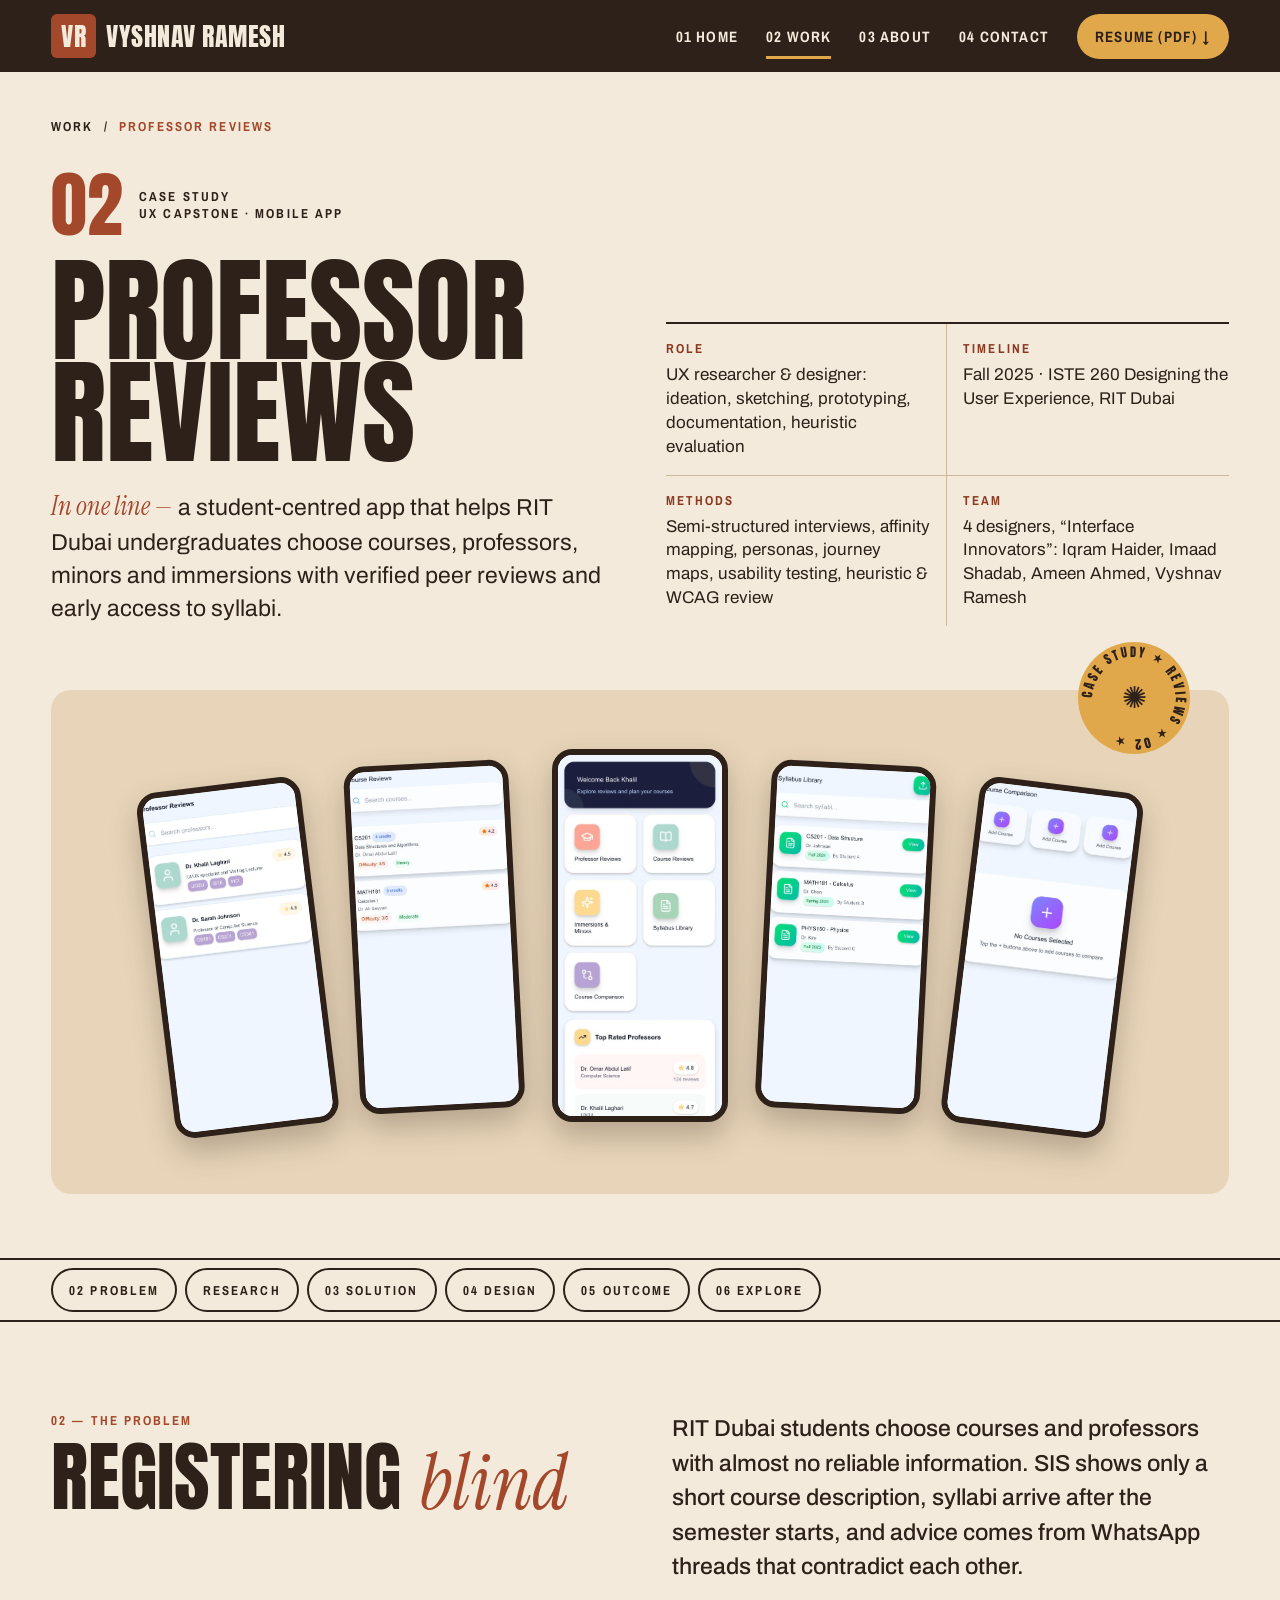
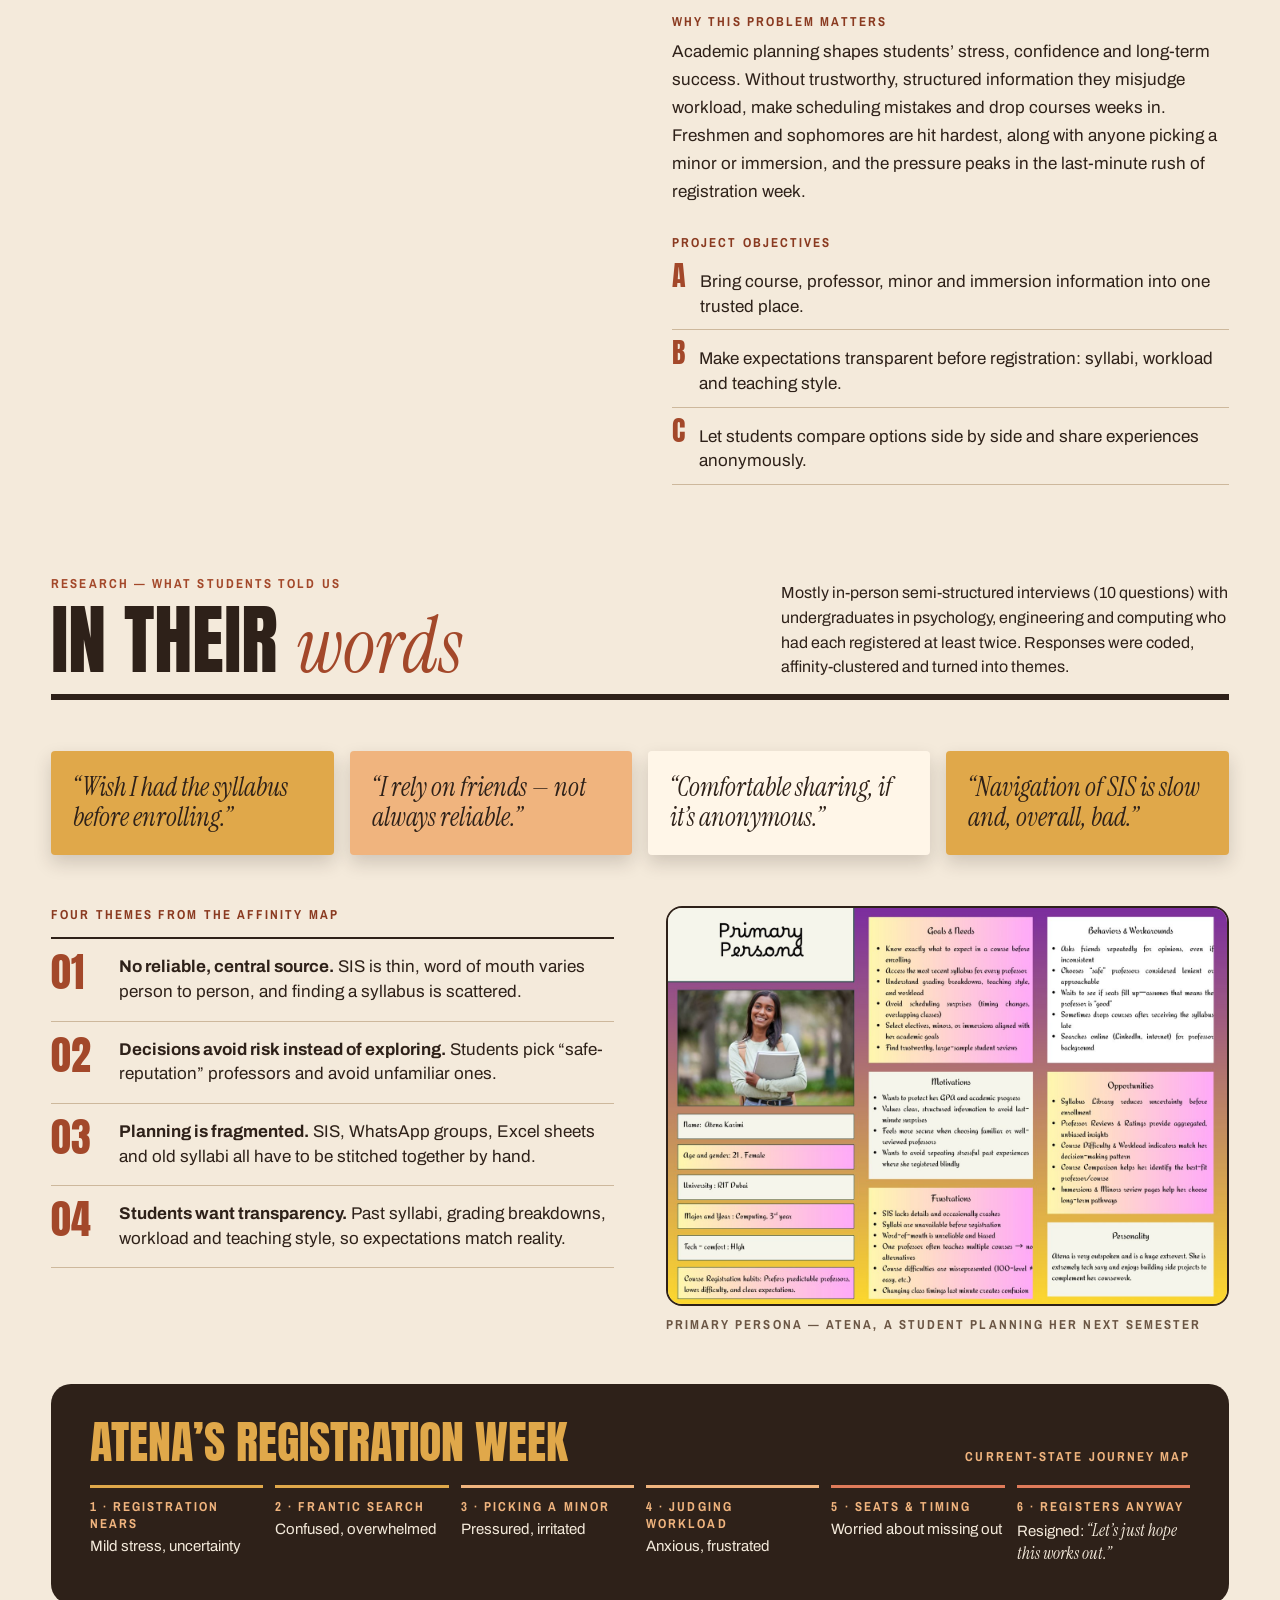
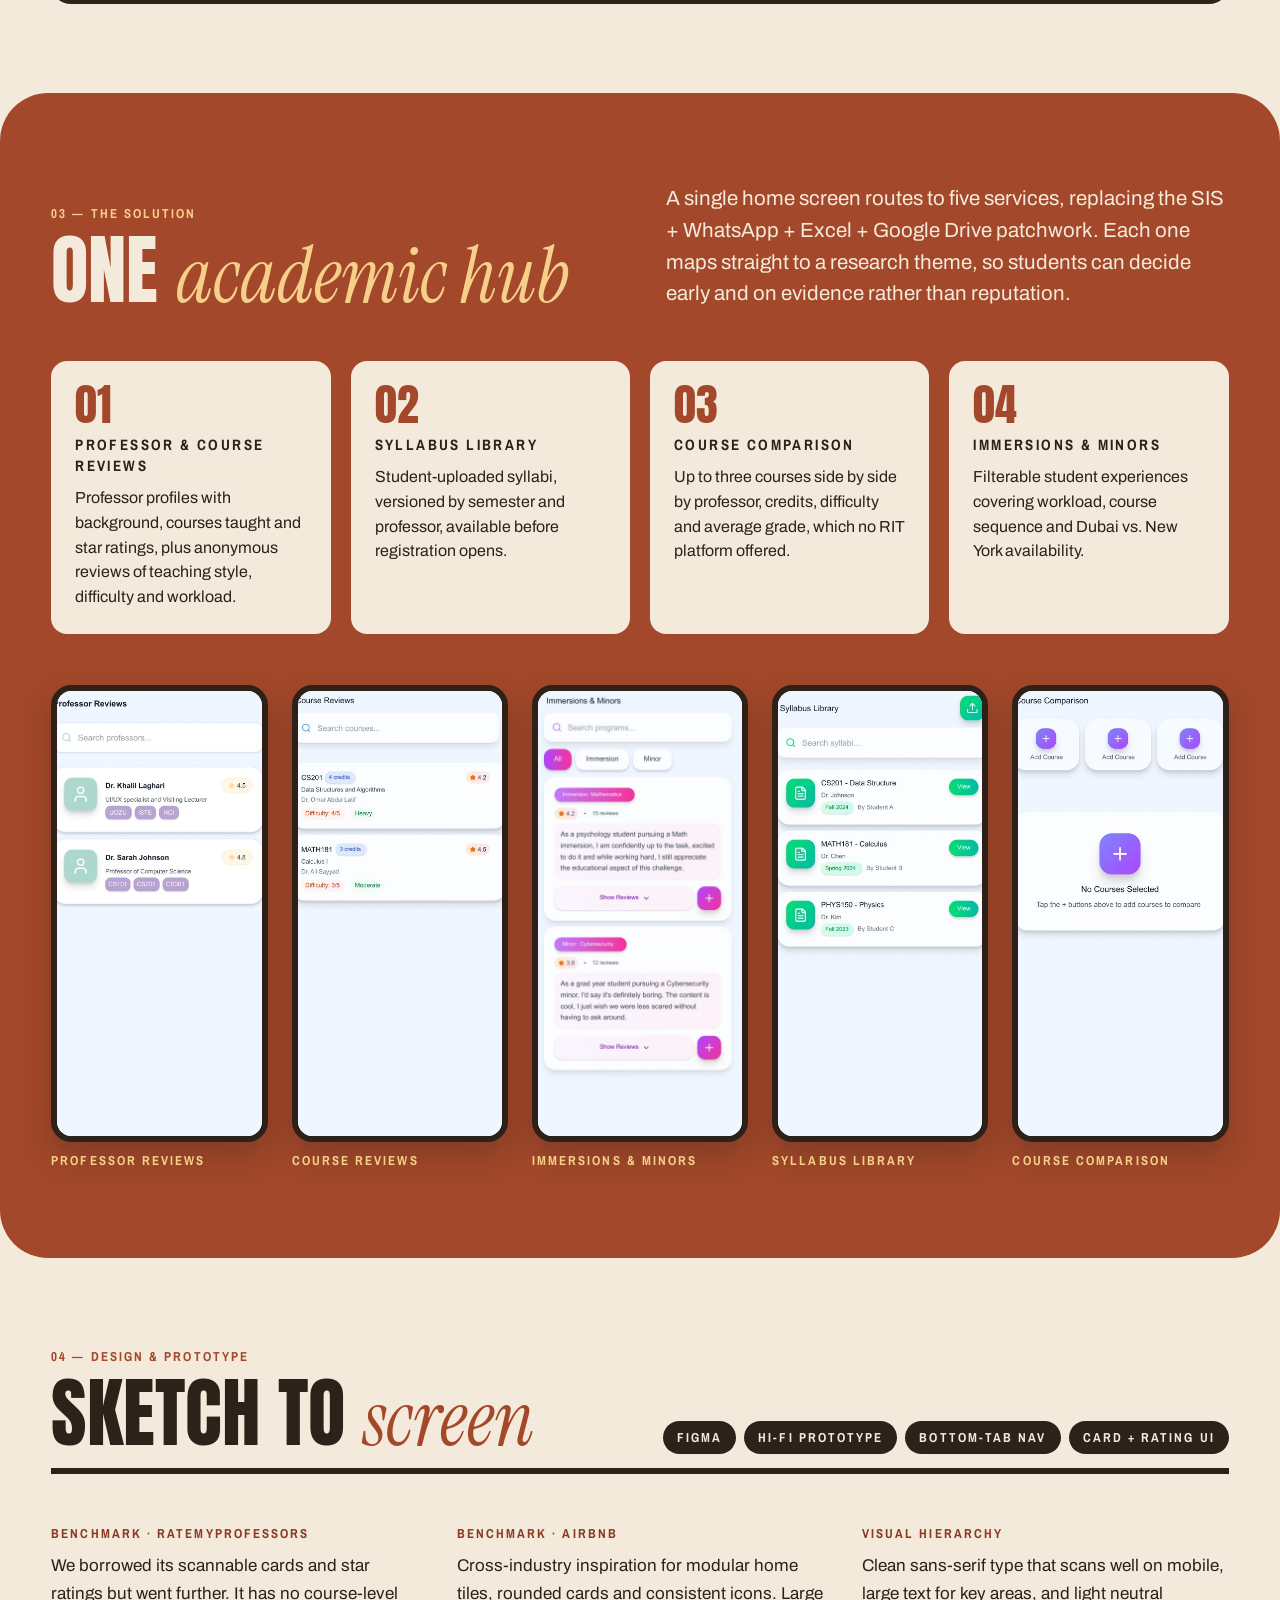
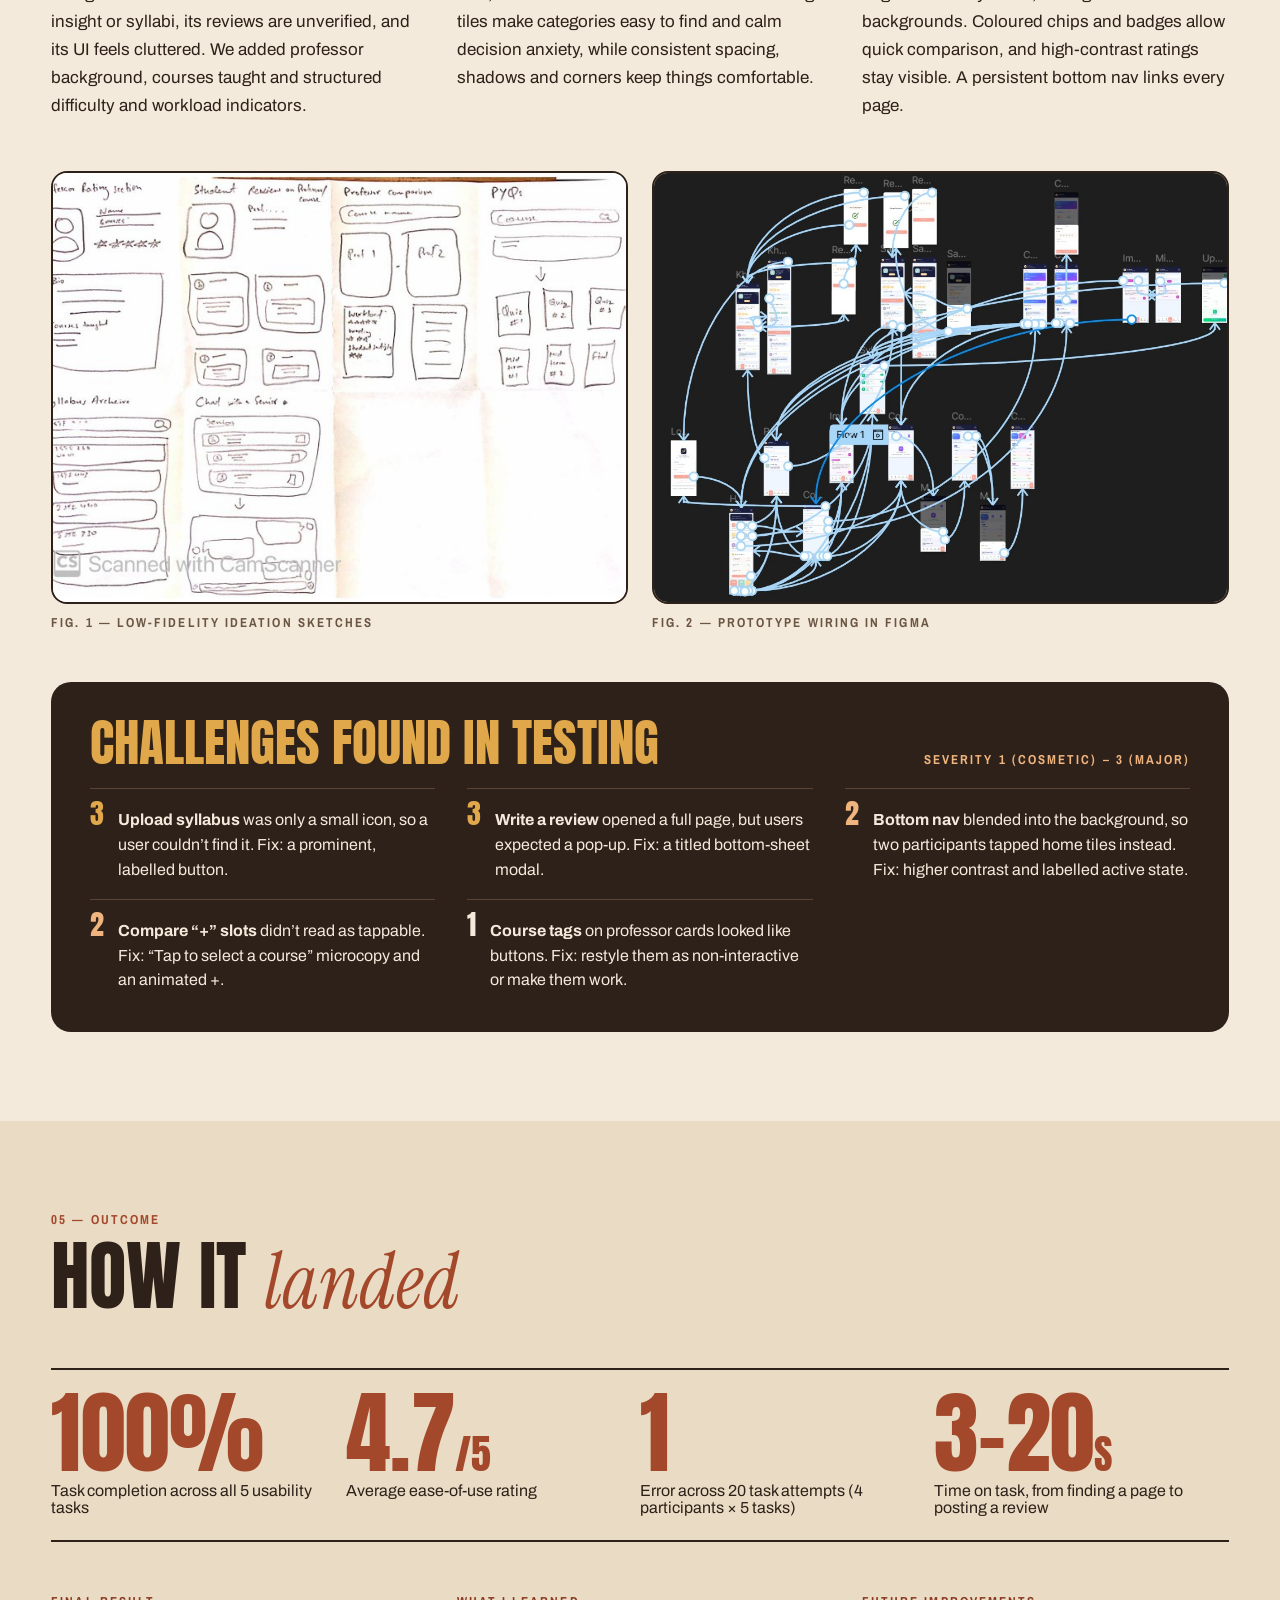
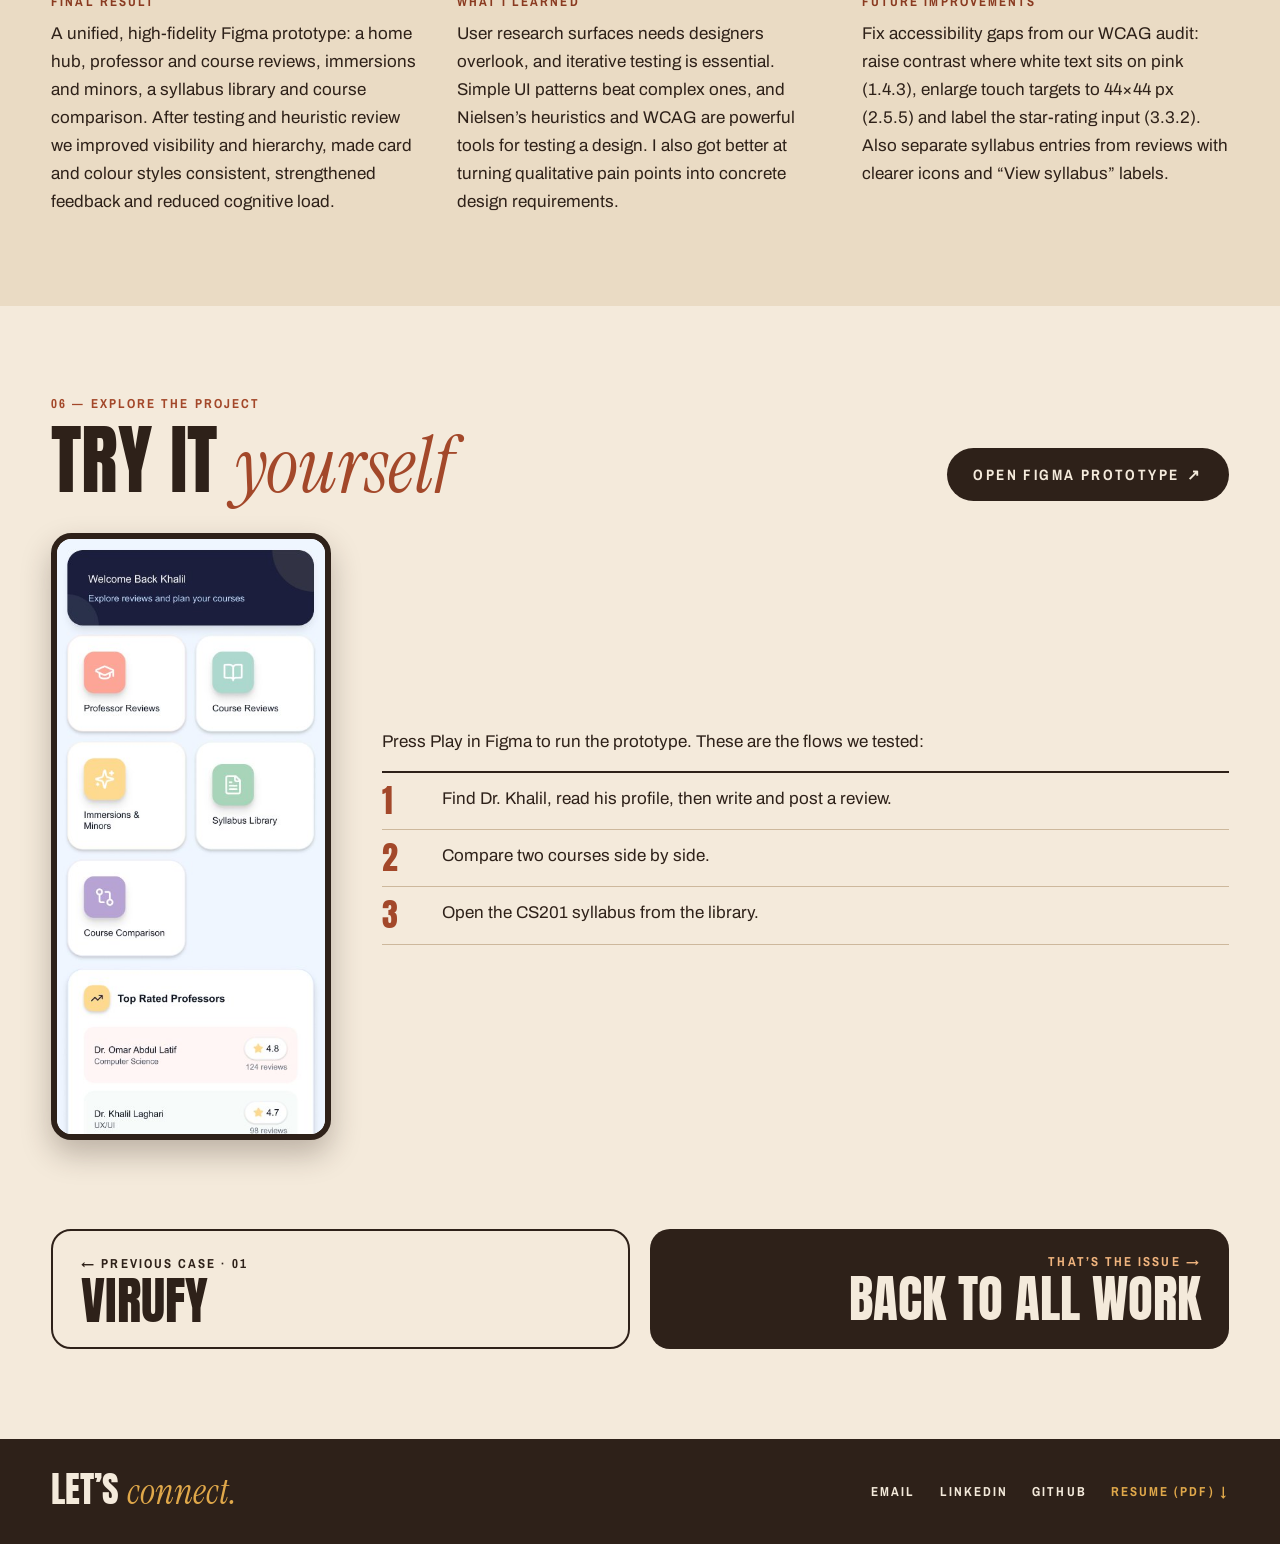
==== v2/professor-reviews.html @ a03341df "Add v2 of portfolio at /v2/ Adds Fall 2025 timeline to Professor Reviews and links the Work/About na" ====
<!doctype html>
<html lang="en">
<head>
<meta charset="utf-8">
<meta name="viewport" content="width=device-width, initial-scale=1">
<title>Professor Reviews — Case Study 02</title>
<meta name="description" content="Case study: Professor Reviews, a student-centred app for choosing courses and professors at RIT Dubai.">
<meta property="og:title" content="Professor Reviews — Case Study 02">
<meta property="og:description" content="Case study: Professor Reviews, a student-centred app for choosing courses and professors at RIT Dubai.">
<meta property="og:image" content="assets/vyshnav.jpg">
<link rel="icon" href="assets/vyshnav.jpg">
<link rel="preconnect" href="https://fonts.googleapis.com">
<link href="https://fonts.googleapis.com/css2?family=Anton&amp;family=Archivo:wght@400;500;600;700&amp;family=Archivo+Narrow:wght@500;600;700&amp;family=Instrument+Serif:ital@1&amp;display=swap" rel="stylesheet">
<style>
body{margin:0;background:#F4EADB}
a{color:#2E2119}a:hover{color:#A3482A}
.lbl{font-family:'Archivo Narrow',sans-serif;font-weight:700;font-size:13px;letter-spacing:.16em;text-transform:uppercase}
.disp{font-family:'Anton',sans-serif;font-weight:400;text-transform:uppercase;line-height:.88}
.ital{font-family:'Instrument Serif',serif;font-style:italic;font-weight:400;text-transform:none;letter-spacing:0}
.btn{transition:transform .25s ease, box-shadow .25s ease}
.btn:hover{transform:translate(-3px,-3px);box-shadow:5px 5px 0 #2E2119}
.ul{background-image:linear-gradient(currentColor,currentColor);background-size:0 2px;background-repeat:no-repeat;background-position:0 85%;transition:background-size .35s ease}
.ul:hover{background-size:100% 2px}
.pill{transition:background .25s, color .25s}
.pill:hover{background:#2E2119;color:#F4EADB}
.tile{transition:transform .5s cubic-bezier(.2,.7,.2,1)}
.tile:hover{transform:translateY(-6px) rotate(-.6deg)}
.arrow{display:inline-block;transition:transform .3s}
.btn:hover .arrow,.nx:hover .arrow{transform:translateX(8px)}
.nx:hover .arrow.back{transform:translateX(-8px)}
.phone{display:block;width:100%;aspect-ratio:9/19;object-fit:cover;object-position:top;border-radius:clamp(10px,1.6vw,22px);border:clamp(3px,.5vw,6px) solid #2E2119;box-sizing:border-box;background:#fff;box-shadow:0 14px 30px rgba(46,33,25,.28)}
@keyframes rise{from{opacity:0;transform:translateY(48px)}to{opacity:1;transform:none}}
.rise{animation:rise 1s cubic-bezier(.2,.7,.2,1) both}
@keyframes spin{to{transform:rotate(360deg)}}
.spin{animation:spin 20s linear infinite}
@keyframes float{0%,100%{translate:0 0}50%{translate:0 -12px}}
.float{animation:float 6s ease-in-out infinite}
@supports (animation-timeline: view()){.reveal{animation:rise linear both;animation-timeline:view();animation-range:entry 0% cover 28%}}
@media (prefers-reduced-motion: reduce){*{animation:none!important;transition:none!important}}
</style>
<style>html{scroll-behavior:smooth}</style>
</head>
<body>
<div style="--accent: #A3482A; background: #F4EADB; color: #2E2119; font-family: 'Archivo', system-ui, sans-serif; min-height: 100vh; overflow-x: clip">

<!-- NAV -->
<header style="background: #2E2119; color: #F4EADB">
<div style="max-width: 1440px; margin: 0 auto; padding: 0 clamp(16px, 4vw, 56px); display: flex; flex-wrap: wrap; align-items: center; justify-content: space-between; gap: 12px 32px; min-height: 72px">
<a href="index.html" style="font-family: 'Anton', sans-serif; font-size: 26px; letter-spacing: 0.02em; text-decoration: none; color: #F4EADB; display: flex; align-items: center; gap: 10px">
<span style="background: var(--accent); color: #F4EADB; padding: 2px 10px; border-radius: 6px">VR</span>
<span>VYSHNAV RAMESH</span>
</a>
<nav aria-label="Main" class="lbl" style="display: flex; flex-wrap: wrap; align-items: center; gap: 4px 28px; font-size: 15px; letter-spacing: 0.08em">
<a href="index.html" class="ul" style="color: #F4EADB; text-decoration: none; padding: 12px 0">01 Home</a>
<a href="index.html#work" aria-current="page" style="color: #F4EADB; text-decoration: none; border-bottom: 3px solid #E0A84A; padding: 12px 0 9px">02 Work</a>
<a href="index.html#about" class="ul" style="color: #F4EADB; text-decoration: none; padding: 12px 0">03 About</a>
<a href="#contact" class="ul" style="color: #F4EADB; text-decoration: none; padding: 12px 0">04 Contact</a>
<a href="assets/CV_Vyshnav_Ramesh.pdf" target="_blank" rel="noopener" class="btn" style="background: #E0A84A; color: #2E2119; text-decoration: none; padding: 12px 18px; min-height: 44px; box-sizing: border-box; display: inline-flex; align-items: center; border-radius: 999px">Resume (PDF) ↓</a>
</nav>
</div>
</header>

<!-- 01 INTRO -->
<section aria-labelledby="case-title" style="max-width: 1440px; margin: 0 auto; padding: 24px clamp(16px, 4vw, 56px) clamp(40px, 5vw, 72px)">
<nav aria-label="Breadcrumb" class="lbl" style="display: flex; gap: 10px; align-items: center; padding: 12px 0 28px">
<a href="index.html" class="ul" style="text-decoration: none; color: #2E2119; padding: 10px 0">Work</a>
<span aria-hidden="true">/</span>
<span style="color: var(--accent)">Professor Reviews</span>
</nav>
<div style="display: grid; grid-template-columns: repeat(auto-fit, minmax(min(100%, 480px), 1fr)); gap: clamp(28px, 4vw, 56px); align-items: end">
<div style="display: flex; flex-direction: column; gap: 24px">
<div class="rise" style="display: flex; align-items: center; gap: 16px">
<span class="disp" style="font-size: 72px; color: var(--accent)">02</span>
<span class="lbl">Case study<br>UX capstone · Mobile app</span>
</div>
<h1 id="case-title" class="disp rise" style="margin: 0; font-size: clamp(4rem, 9vw, 8.5rem); animation-delay: .15s">Professor<br>Reviews</h1>
<p class="rise" style="margin: 0; font-size: clamp(1.15rem, 1.8vw, 1.6rem); line-height: 1.45; max-width: 30em; animation-delay: .3s"><span class="ital" style="font-size: 1.15em; color: var(--accent)">In one line —</span> a student-centred app that helps RIT Dubai undergraduates choose courses, professors, minors and immersions with verified peer reviews and early access to syllabi.</p>
</div>
<dl class="rise" style="margin: 0; display: grid; grid-template-columns: repeat(2, minmax(0, 1fr)); border-top: 2px solid #2E2119; animation-delay: .45s">
<div style="padding: 16px 16px 16px 0; border-bottom: 1px solid #CDB89C; border-right: 1px solid #CDB89C"><dt class="lbl" style="color: #8A3A20">Role</dt><dd style="margin: 6px 0 0; font-size: 17px; line-height: 1.4">UX researcher &amp; designer: ideation, sketching, prototyping, documentation, heuristic evaluation</dd></div>
<div style="padding: 16px 0 16px 16px; border-bottom: 1px solid #CDB89C"><dt class="lbl" style="color: #8A3A20">Timeline</dt><dd style="margin: 6px 0 0; font-size: 17px; line-height: 1.4">Fall 2025 · ISTE 260 Designing the User Experience, RIT Dubai</dd></div>
<div style="padding: 16px 16px 16px 0; border-right: 1px solid #CDB89C"><dt class="lbl" style="color: #8A3A20">Methods</dt><dd style="margin: 6px 0 0; font-size: 17px; line-height: 1.4">Semi-structured interviews, affinity mapping, personas, journey maps, usability testing, heuristic &amp; WCAG review</dd></div>
<div style="padding: 16px 0 16px 16px"><dt class="lbl" style="color: #8A3A20">Team</dt><dd style="margin: 6px 0 0; font-size: 17px; line-height: 1.4">4 designers, “Interface Innovators”: Iqram Haider, Imaad Shadab, Ameen Ahmed, Vyshnav Ramesh</dd></div>
</dl>
</div>
<div class="rise" style="position: relative; margin-top: clamp(40px, 5vw, 64px); animation-delay: .55s">
<div aria-label="Five screens from the high-fidelity prototype" role="img" style="background: #E8D5B9; aspect-ratio: 21 / 9; border-radius: 20px; overflow: hidden; display: flex; justify-content: center; align-items: flex-start; gap: 3%; padding-top: 5%; box-sizing: border-box">
<div class="float" style="width: 14%; transform: rotate(-7deg) translateY(10%)"><img class="phone" src="assets/pr-professor-reviews.jpg" alt=""></div>
<div class="float" style="width: 14%; transform: rotate(-3deg) translateY(4%); animation-delay: -1s"><img class="phone" src="assets/pr-course-reviews.jpg" alt=""></div>
<div class="float" style="width: 15%; animation-delay: -2s"><img class="phone" src="assets/pr-home.jpg" alt=""></div>
<div class="float" style="width: 14%; transform: rotate(3deg) translateY(4%); animation-delay: -3s"><img class="phone" src="assets/pr-syllabus.jpg" alt=""></div>
<div class="float" style="width: 14%; transform: rotate(7deg) translateY(10%); animation-delay: -4s"><img class="phone" src="assets/pr-compare.jpg" alt=""></div>
</div>
<div style="position: absolute; right: clamp(12px, 3vw, 40px); top: -48px; width: 112px; height: 112px; border-radius: 50%; background: #E0A84A; display: flex; align-items: center; justify-content: center">
<svg class="spin" viewBox="0 0 200 200" width="112" height="112" aria-hidden="true" style="position: absolute; inset: 0">
<defs><path id="p-circ" d="M100,100 m-74,0 a74,74 0 1,1 148,0 a74,74 0 1,1 -148,0"></path></defs>
<text font-family="Anton, sans-serif" font-size="22" letter-spacing="4" fill="#2E2119"><textPath href="#p-circ">CASE STUDY ★ REVIEWS ★ 02 ★ </textPath></text>
</svg>
<span aria-hidden="true" style="font-size: 30px; position: relative">✺</span>
</div>
</div>
</section>

<!-- STICKY IN-PAGE NAV -->
<nav aria-label="On this page" style="position: sticky; top: 0; z-index: 5; background: #F4EADB; border-top: 2px solid #2E2119; border-bottom: 2px solid #2E2119">
<div class="lbl" style="max-width: 1440px; margin: 0 auto; padding: 8px clamp(16px, 4vw, 56px); display: flex; flex-wrap: wrap; gap: 8px; align-items: center">
<a href="#problem" class="pill" style="text-decoration: none; color: #2E2119; border: 2px solid #2E2119; border-radius: 999px; padding: 10px 16px; min-height: 44px; box-sizing: border-box; display: inline-flex; align-items: center">02 Problem</a>
<a href="#research" class="pill" style="text-decoration: none; color: #2E2119; border: 2px solid #2E2119; border-radius: 999px; padding: 10px 16px; min-height: 44px; box-sizing: border-box; display: inline-flex; align-items: center">Research</a>
<a href="#solution" class="pill" style="text-decoration: none; color: #2E2119; border: 2px solid #2E2119; border-radius: 999px; padding: 10px 16px; min-height: 44px; box-sizing: border-box; display: inline-flex; align-items: center">03 Solution</a>
<a href="#technology" class="pill" style="text-decoration: none; color: #2E2119; border: 2px solid #2E2119; border-radius: 999px; padding: 10px 16px; min-height: 44px; box-sizing: border-box; display: inline-flex; align-items: center">04 Design</a>
<a href="#outcome" class="pill" style="text-decoration: none; color: #2E2119; border: 2px solid #2E2119; border-radius: 999px; padding: 10px 16px; min-height: 44px; box-sizing: border-box; display: inline-flex; align-items: center">05 Outcome</a>
<a href="#explore" class="pill" style="text-decoration: none; color: #2E2119; border: 2px solid #2E2119; border-radius: 999px; padding: 10px 16px; min-height: 44px; box-sizing: border-box; display: inline-flex; align-items: center">06 Explore</a>
</div>
</nav>

<!-- 02 PROBLEM -->
<section id="problem" aria-labelledby="problem-h" style="max-width: 1440px; margin: 0 auto; padding: clamp(56px, 7vw, 104px) clamp(16px, 4vw, 56px); display: grid; grid-template-columns: repeat(auto-fit, minmax(min(100%, 420px), 1fr)); gap: clamp(32px, 5vw, 72px)">
<div class="reveal">
<p class="lbl" style="margin: 0 0 14px; color: var(--accent)">02 — The problem</p>
<h2 id="problem-h" class="disp" style="margin: 0; font-size: clamp(3rem, 6vw, 5.5rem)">Registering <span class="ital" style="color: var(--accent)">blind</span></h2>
</div>
<div class="reveal" style="display: flex; flex-direction: column; gap: 28px">
<p style="margin: 0; font-size: clamp(1.2rem, 1.8vw, 1.55rem); line-height: 1.5; font-weight: 500">RIT Dubai students choose courses and professors with almost no reliable information. SIS shows only a short course description, syllabi arrive after the semester starts, and advice comes from WhatsApp threads that contradict each other.</p>
<div>
<h3 class="lbl" style="margin: 0 0 8px; color: #8A3A20">Why this problem matters</h3>
<p style="margin: 0; font-size: 17px; line-height: 1.65">Academic planning shapes students’ stress, confidence and long-term success. Without trustworthy, structured information they misjudge workload, make scheduling mistakes and drop courses weeks in. Freshmen and sophomores are hit hardest, along with anyone picking a minor or immersion, and the pressure peaks in the last-minute rush of registration week.</p>
</div>
<div>
<h3 class="lbl" style="margin: 0 0 12px; color: #8A3A20">Project objectives</h3>
<ol style="margin: 0; padding: 0; list-style: none; display: flex; flex-direction: column; gap: 10px">
<li style="display: flex; gap: 14px; align-items: baseline; font-size: 17px; line-height: 1.45; border-bottom: 1px solid #CDB89C; padding-bottom: 10px"><span class="disp" style="font-size: 28px; color: var(--accent)">A</span>Bring course, professor, minor and immersion information into one trusted place.</li>
<li style="display: flex; gap: 14px; align-items: baseline; font-size: 17px; line-height: 1.45; border-bottom: 1px solid #CDB89C; padding-bottom: 10px"><span class="disp" style="font-size: 28px; color: var(--accent)">B</span>Make expectations transparent before registration: syllabi, workload and teaching style.</li>
<li style="display: flex; gap: 14px; align-items: baseline; font-size: 17px; line-height: 1.45; border-bottom: 1px solid #CDB89C; padding-bottom: 10px"><span class="disp" style="font-size: 28px; color: var(--accent)">C</span>Let students compare options side by side and share experiences anonymously.</li>
</ol>
</div>
</div>
</section>

<!-- RESEARCH -->
<section id="research" aria-labelledby="research-h" style="max-width: 1440px; margin: 0 auto; padding: 0 clamp(16px, 4vw, 56px) clamp(56px, 7vw, 104px); display: flex; flex-direction: column; gap: clamp(32px, 4vw, 56px)">
<div class="reveal" style="display: flex; flex-wrap: wrap; align-items: flex-end; justify-content: space-between; gap: 20px; border-bottom: 6px solid #2E2119; padding-bottom: 14px">
<div>
<p class="lbl" style="margin: 0 0 14px; color: var(--accent)">Research — what students told us</p>
<h2 id="research-h" class="disp" style="margin: 0; font-size: clamp(3rem, 6vw, 5.5rem)">In their <span class="ital" style="color: var(--accent)">words</span></h2>
</div>
<p style="margin: 0; max-width: 28em; font-size: 16px; line-height: 1.55">Mostly in-person semi-structured interviews (10 questions) with undergraduates in psychology, engineering and computing who had each registered at least twice. Responses were coded, affinity-clustered and turned into themes.</p>
</div>

<div style="display: grid; grid-template-columns: repeat(auto-fit, minmax(min(100%, 240px), 1fr)); gap: 16px">
<blockquote class="tile reveal" style="margin: 0; background: #E0A84A; border-radius: 4px; padding: 22px; transform: rotate(-1.5deg); box-shadow: 0 8px 18px rgba(46,33,25,.18)"><p class="ital" style="margin: 0; font-size: 26px; line-height: 1.15">“Wish I had the syllabus before enrolling.”</p></blockquote>
<blockquote class="tile reveal" style="margin: 0; background: #F0B47E; border-radius: 4px; padding: 22px; transform: rotate(1deg); box-shadow: 0 8px 18px rgba(46,33,25,.18)"><p class="ital" style="margin: 0; font-size: 26px; line-height: 1.15">“I rely on friends — not always reliable.”</p></blockquote>
<blockquote class="tile reveal" style="margin: 0; background: #FFF6E8; border-radius: 4px; padding: 22px; transform: rotate(-.5deg); box-shadow: 0 8px 18px rgba(46,33,25,.18)"><p class="ital" style="margin: 0; font-size: 26px; line-height: 1.15">“Comfortable sharing, if it’s anonymous.”</p></blockquote>
<blockquote class="tile reveal" style="margin: 0; background: #E0A84A; border-radius: 4px; padding: 22px; transform: rotate(1.5deg); box-shadow: 0 8px 18px rgba(46,33,25,.18)"><p class="ital" style="margin: 0; font-size: 26px; line-height: 1.15">“Navigation of SIS is slow and, overall, bad.”</p></blockquote>
</div>

<div style="display: grid; grid-template-columns: repeat(auto-fit, minmax(min(100%, 420px), 1fr)); gap: clamp(24px, 4vw, 56px); align-items: start">
<div class="reveal">
<h3 class="lbl" style="margin: 0 0 14px; color: #8A3A20">Four themes from the affinity map</h3>
<ol style="margin: 0; padding: 0; list-style: none; border-top: 2px solid #2E2119">
<li style="display: grid; grid-template-columns: 56px minmax(0, 1fr); gap: 12px; padding: 16px 0; border-bottom: 1px solid #CDB89C"><span class="disp" style="font-size: 40px; color: var(--accent)">01</span><span style="font-size: 17px; line-height: 1.45"><strong>No reliable, central source.</strong> SIS is thin, word of mouth varies person to person, and finding a syllabus is scattered.</span></li>
<li style="display: grid; grid-template-columns: 56px minmax(0, 1fr); gap: 12px; padding: 16px 0; border-bottom: 1px solid #CDB89C"><span class="disp" style="font-size: 40px; color: var(--accent)">02</span><span style="font-size: 17px; line-height: 1.45"><strong>Decisions avoid risk instead of exploring.</strong> Students pick “safe-reputation” professors and avoid unfamiliar ones.</span></li>
<li style="display: grid; grid-template-columns: 56px minmax(0, 1fr); gap: 12px; padding: 16px 0; border-bottom: 1px solid #CDB89C"><span class="disp" style="font-size: 40px; color: var(--accent)">03</span><span style="font-size: 17px; line-height: 1.45"><strong>Planning is fragmented.</strong> SIS, WhatsApp groups, Excel sheets and old syllabi all have to be stitched together by hand.</span></li>
<li style="display: grid; grid-template-columns: 56px minmax(0, 1fr); gap: 12px; padding: 16px 0; border-bottom: 1px solid #CDB89C"><span class="disp" style="font-size: 40px; color: var(--accent)">04</span><span style="font-size: 17px; line-height: 1.45"><strong>Students want transparency.</strong> Past syllabi, grading breakdowns, workload and teaching style, so expectations match reality.</span></li>
</ol>
</div>
<figure class="reveal" style="margin: 0; display: flex; flex-direction: column; gap: 10px">
<img src="assets/pr-persona.jpg" alt="Primary persona board for Atena: goals and needs, motivations, frustrations and opportunities." style="display: block; width: 100%; border-radius: 16px; border: 2px solid #2E2119; box-sizing: border-box">
<figcaption class="lbl" style="color: #6B5644">Primary persona — Atena, a student planning her next semester</figcaption>
</figure>
</div>

<div class="reveal" style="background: #2E2119; color: #F4EADB; border-radius: 20px; padding: clamp(24px, 3vw, 40px); display: flex; flex-direction: column; gap: 20px">
<div style="display: flex; flex-wrap: wrap; justify-content: space-between; align-items: baseline; gap: 12px">
<h3 class="disp" style="margin: 0; font-size: clamp(2rem, 3.6vw, 3rem); color: #E0A84A">Atena’s registration week</h3>
<span class="lbl" style="color: #F0B47E">Current-state journey map</span>
</div>
<ol style="margin: 0; padding: 0; list-style: none; display: grid; grid-template-columns: repeat(auto-fit, minmax(min(100%, 150px), 1fr)); gap: 12px">
<li style="border-top: 3px solid #E0A84A; padding-top: 10px; display: flex; flex-direction: column; gap: 4px"><span class="lbl" style="color: #F0B47E">1 · Registration nears</span><span style="font-size: 15px; line-height: 1.4">Mild stress, uncertainty</span></li>
<li style="border-top: 3px solid #E0A84A; padding-top: 10px; display: flex; flex-direction: column; gap: 4px"><span class="lbl" style="color: #F0B47E">2 · Frantic search</span><span style="font-size: 15px; line-height: 1.4">Confused, overwhelmed</span></li>
<li style="border-top: 3px solid #F0B47E; padding-top: 10px; display: flex; flex-direction: column; gap: 4px"><span class="lbl" style="color: #F0B47E">3 · Picking a minor</span><span style="font-size: 15px; line-height: 1.4">Pressured, irritated</span></li>
<li style="border-top: 3px solid #F0B47E; padding-top: 10px; display: flex; flex-direction: column; gap: 4px"><span class="lbl" style="color: #F0B47E">4 · Judging workload</span><span style="font-size: 15px; line-height: 1.4">Anxious, frustrated</span></li>
<li style="border-top: 3px solid #E07B5A; padding-top: 10px; display: flex; flex-direction: column; gap: 4px"><span class="lbl" style="color: #F0B47E">5 · Seats &amp; timing</span><span style="font-size: 15px; line-height: 1.4">Worried about missing out</span></li>
<li style="border-top: 3px solid #E07B5A; padding-top: 10px; display: flex; flex-direction: column; gap: 4px"><span class="lbl" style="color: #F0B47E">6 · Registers anyway</span><span style="font-size: 15px; line-height: 1.4">Resigned: <span class="ital" style="font-size: 1.1em">“Let’s just hope this works out.”</span></span></li>
</ol>
</div>
</section>

<!-- 03 SOLUTION -->
<section id="solution" aria-labelledby="solution-h" style="background: var(--accent); color: #F4EADB; border-radius: clamp(24px, 4vw, 48px)">
<div style="max-width: 1440px; margin: 0 auto; padding: clamp(56px, 7vw, 104px) clamp(16px, 4vw, 56px); display: flex; flex-direction: column; gap: clamp(32px, 4vw, 56px)">
<div class="reveal" style="display: grid; grid-template-columns: repeat(auto-fit, minmax(min(100%, 420px), 1fr)); gap: clamp(24px, 4vw, 64px); align-items: end">
<div>
<p class="lbl" style="margin: 0 0 14px; color: #F6CF8A">03 — The solution</p>
<h2 id="solution-h" class="disp" style="margin: 0; font-size: clamp(3rem, 6vw, 5.5rem)">One <span class="ital" style="color: #F6CF8A">academic hub</span></h2>
</div>
<p style="margin: 0; font-size: clamp(1.1rem, 1.6vw, 1.35rem); line-height: 1.55">A single home screen routes to five services, replacing the SIS + WhatsApp + Excel + Google Drive patchwork. Each one maps straight to a research theme, so students can decide early and on evidence rather than reputation.</p>
</div>
<div style="display: grid; grid-template-columns: repeat(auto-fit, minmax(min(100%, 250px), 1fr)); gap: 20px">
<div class="tile reveal" style="background: #F4EADB; color: #2E2119; border-radius: 16px; padding: 24px; display: flex; flex-direction: column; gap: 10px"><span class="disp" style="font-size: 44px; color: var(--accent)">01</span><h3 class="lbl" style="margin: 0; font-size: 15px">Professor &amp; course reviews</h3><p style="margin: 0; font-size: 16px; line-height: 1.55">Professor profiles with background, courses taught and star ratings, plus anonymous reviews of teaching style, difficulty and workload.</p></div>
<div class="tile reveal" style="background: #F4EADB; color: #2E2119; border-radius: 16px; padding: 24px; display: flex; flex-direction: column; gap: 10px"><span class="disp" style="font-size: 44px; color: var(--accent)">02</span><h3 class="lbl" style="margin: 0; font-size: 15px">Syllabus library</h3><p style="margin: 0; font-size: 16px; line-height: 1.55">Student-uploaded syllabi, versioned by semester and professor, available before registration opens.</p></div>
<div class="tile reveal" style="background: #F4EADB; color: #2E2119; border-radius: 16px; padding: 24px; display: flex; flex-direction: column; gap: 10px"><span class="disp" style="font-size: 44px; color: var(--accent)">03</span><h3 class="lbl" style="margin: 0; font-size: 15px">Course comparison</h3><p style="margin: 0; font-size: 16px; line-height: 1.55">Up to three courses side by side by professor, credits, difficulty and average grade, which no RIT platform offered.</p></div>
<div class="tile reveal" style="background: #F4EADB; color: #2E2119; border-radius: 16px; padding: 24px; display: flex; flex-direction: column; gap: 10px"><span class="disp" style="font-size: 44px; color: var(--accent)">04</span><h3 class="lbl" style="margin: 0; font-size: 15px">Immersions &amp; minors</h3><p style="margin: 0; font-size: 16px; line-height: 1.55">Filterable student experiences covering workload, course sequence and Dubai vs. New York availability.</p></div>
</div>
<div style="display: grid; grid-template-columns: repeat(auto-fit, minmax(min(100%, 170px), 1fr)); gap: clamp(14px, 2vw, 24px)">
<figure class="tile reveal" style="margin: 0; display: flex; flex-direction: column; gap: 10px"><img class="phone" src="assets/pr-professor-reviews.jpg" alt="Professor Reviews screen: searchable list of professors with ratings and course tags."><figcaption class="lbl" style="color: #F6CF8A">Professor reviews</figcaption></figure>
<figure class="tile reveal" style="margin: 0; display: flex; flex-direction: column; gap: 10px"><img class="phone" src="assets/pr-course-reviews.jpg" alt="Course Reviews screen: courses with credits, rating and difficulty badges."><figcaption class="lbl" style="color: #F6CF8A">Course reviews</figcaption></figure>
<figure class="tile reveal" style="margin: 0; display: flex; flex-direction: column; gap: 10px"><img class="phone" src="assets/pr-immersions.jpg" alt="Immersions and Minors screen: filter chips and student experience cards."><figcaption class="lbl" style="color: #F6CF8A">Immersions &amp; minors</figcaption></figure>
<figure class="tile reveal" style="margin: 0; display: flex; flex-direction: column; gap: 10px"><img class="phone" src="assets/pr-syllabus.jpg" alt="Syllabus Library screen: syllabi listed by course, professor and semester with View buttons."><figcaption class="lbl" style="color: #F6CF8A">Syllabus library</figcaption></figure>
<figure class="tile reveal" style="margin: 0; display: flex; flex-direction: column; gap: 10px"><img class="phone" src="assets/pr-compare.jpg" alt="Course Comparison screen: three Add Course slots."><figcaption class="lbl" style="color: #F6CF8A">Course comparison</figcaption></figure>
</div>
</div>
</section>

<!-- 04 DESIGN -->
<section id="technology" aria-labelledby="tech-h" style="max-width: 1440px; margin: 0 auto; padding: clamp(56px, 7vw, 104px) clamp(16px, 4vw, 56px); display: flex; flex-direction: column; gap: clamp(32px, 4vw, 56px)">
<div class="reveal" style="display: flex; flex-wrap: wrap; align-items: flex-end; justify-content: space-between; gap: 20px; border-bottom: 6px solid #2E2119; padding-bottom: 14px">
<div>
<p class="lbl" style="margin: 0 0 14px; color: var(--accent)">04 — Design &amp; prototype</p>
<h2 id="tech-h" class="disp" style="margin: 0; font-size: clamp(3rem, 6vw, 5.5rem)">Sketch to <span class="ital" style="color: var(--accent)">screen</span></h2>
</div>
<ul class="lbl" style="margin: 0; padding: 0; list-style: none; display: flex; flex-wrap: wrap; gap: 8px">
<li style="background: #2E2119; color: #F4EADB; border-radius: 999px; padding: 8px 14px">Figma</li>
<li style="background: #2E2119; color: #F4EADB; border-radius: 999px; padding: 8px 14px">Hi-fi prototype</li>
<li style="background: #2E2119; color: #F4EADB; border-radius: 999px; padding: 8px 14px">Bottom-tab nav</li>
<li style="background: #2E2119; color: #F4EADB; border-radius: 999px; padding: 8px 14px">Card + rating UI</li>
</ul>
</div>

<div style="display: grid; grid-template-columns: repeat(auto-fit, minmax(min(100%, 320px), 1fr)); gap: clamp(24px, 3vw, 48px)">
<div class="reveal"><h3 class="lbl" style="margin: 0 0 10px; color: #8A3A20">Benchmark · RateMyProfessors</h3><p style="margin: 0; font-size: 17px; line-height: 1.65">We borrowed its scannable cards and star ratings but went further. It has no course-level insight or syllabi, its reviews are unverified, and its UI feels cluttered. We added professor background, courses taught and structured difficulty and workload indicators.</p></div>
<div class="reveal"><h3 class="lbl" style="margin: 0 0 10px; color: #8A3A20">Benchmark · Airbnb</h3><p style="margin: 0; font-size: 17px; line-height: 1.65">Cross-industry inspiration for modular home tiles, rounded cards and consistent icons. Large tiles make categories easy to find and calm decision anxiety, while consistent spacing, shadows and corners keep things comfortable.</p></div>
<div class="reveal"><h3 class="lbl" style="margin: 0 0 10px; color: #8A3A20">Visual hierarchy</h3><p style="margin: 0; font-size: 17px; line-height: 1.65">Clean sans-serif type that scans well on mobile, large text for key areas, and light neutral backgrounds. Coloured chips and badges allow quick comparison, and high-contrast ratings stay visible. A persistent bottom nav links every page.</p></div>
</div>

<div style="display: grid; grid-template-columns: repeat(auto-fit, minmax(min(100%, 420px), 1fr)); gap: 24px">
<figure class="reveal" style="margin: 0; display: flex; flex-direction: column; gap: 10px">
<img src="assets/pr-sketches.jpg" alt="Hand-drawn low-fidelity ideation sketches of the app screens." style="display: block; width: 100%; aspect-ratio: 4 / 3; object-fit: cover; border-radius: 16px; border: 2px solid #2E2119; box-sizing: border-box; background: #fff">
<figcaption class="lbl" style="color: #6B5644">Fig. 1 — Low-fidelity ideation sketches</figcaption>
</figure>
<figure class="reveal" style="margin: 0; display: flex; flex-direction: column; gap: 10px">
<img src="assets/pr-prototype-flow.jpg" alt="Figma prototype canvas showing all screens and the connections between them." style="display: block; width: 100%; aspect-ratio: 4 / 3; object-fit: cover; border-radius: 16px; border: 2px solid #2E2119; box-sizing: border-box; background: #1E1E1E">
<figcaption class="lbl" style="color: #6B5644">Fig. 2 — Prototype wiring in Figma</figcaption>
</figure>
</div>

<div class="reveal" style="background: #2E2119; color: #F4EADB; border-radius: 20px; padding: clamp(24px, 3vw, 40px); display: flex; flex-direction: column; gap: 20px">
<div style="display: flex; flex-wrap: wrap; justify-content: space-between; align-items: baseline; gap: 12px">
<h3 class="disp" style="margin: 0; font-size: clamp(2.2rem, 4vw, 3.4rem); color: #E0A84A">Challenges found in testing</h3>
<span class="lbl" style="color: #F0B47E">Severity 1 (cosmetic) – 3 (major)</span>
</div>
<ul style="margin: 0; padding: 0; list-style: none; display: grid; grid-template-columns: repeat(auto-fit, minmax(min(100%, 300px), 1fr)); gap: 16px 32px">
<li style="display: flex; gap: 14px; align-items: baseline; border-top: 1px solid #5A4537; padding-top: 12px; font-size: 16px; line-height: 1.55"><span class="disp" style="font-size: 28px; color: #E0A84A">3</span><span><strong>Upload syllabus</strong> was only a small icon, so a user couldn’t find it. Fix: a prominent, labelled button.</span></li>
<li style="display: flex; gap: 14px; align-items: baseline; border-top: 1px solid #5A4537; padding-top: 12px; font-size: 16px; line-height: 1.55"><span class="disp" style="font-size: 28px; color: #E0A84A">3</span><span><strong>Write a review</strong> opened a full page, but users expected a pop-up. Fix: a titled bottom-sheet modal.</span></li>
<li style="display: flex; gap: 14px; align-items: baseline; border-top: 1px solid #5A4537; padding-top: 12px; font-size: 16px; line-height: 1.55"><span class="disp" style="font-size: 28px; color: #F0B47E">2</span><span><strong>Bottom nav</strong> blended into the background, so two participants tapped home tiles instead. Fix: higher contrast and labelled active state.</span></li>
<li style="display: flex; gap: 14px; align-items: baseline; border-top: 1px solid #5A4537; padding-top: 12px; font-size: 16px; line-height: 1.55"><span class="disp" style="font-size: 28px; color: #F0B47E">2</span><span><strong>Compare “+” slots</strong> didn’t read as tappable. Fix: “Tap to select a course” microcopy and an animated +.</span></li>
<li style="display: flex; gap: 14px; align-items: baseline; border-top: 1px solid #5A4537; padding-top: 12px; font-size: 16px; line-height: 1.55"><span class="disp" style="font-size: 28px; color: #F4EADB">1</span><span><strong>Course tags</strong> on professor cards looked like buttons. Fix: restyle them as non-interactive or make them work.</span></li>
</ul>
</div>
</section>

<!-- 05 OUTCOME -->
<section id="outcome" aria-labelledby="outcome-h" style="background: #EADBC4">
<div style="max-width: 1440px; margin: 0 auto; padding: clamp(56px, 7vw, 104px) clamp(16px, 4vw, 56px); display: flex; flex-direction: column; gap: clamp(32px, 4vw, 56px)">
<div class="reveal">
<p class="lbl" style="margin: 0 0 14px; color: var(--accent)">05 — Outcome</p>
<h2 id="outcome-h" class="disp" style="margin: 0; font-size: clamp(3rem, 6vw, 5.5rem)">How it <span class="ital" style="color: var(--accent)">landed</span></h2>
</div>
<div style="display: grid; grid-template-columns: repeat(auto-fit, minmax(min(100%, 220px), 1fr)); gap: 0; border-top: 2px solid #2E2119">
<div class="reveal" style="padding: 24px 24px 24px 0; border-bottom: 2px solid #2E2119"><span class="disp" style="font-size: clamp(3.5rem, 7vw, 6rem); color: var(--accent)">100%</span><p style="margin: 8px 0 0; font-size: 16px">Task completion across all 5 usability tasks</p></div>
<div class="reveal" style="padding: 24px 24px 24px 0; border-bottom: 2px solid #2E2119"><span class="disp" style="font-size: clamp(3.5rem, 7vw, 6rem); color: var(--accent)">4.7<span style="font-size: .45em">/5</span></span><p style="margin: 8px 0 0; font-size: 16px">Average ease-of-use rating</p></div>
<div class="reveal" style="padding: 24px 24px 24px 0; border-bottom: 2px solid #2E2119"><span class="disp" style="font-size: clamp(3.5rem, 7vw, 6rem); color: var(--accent)">1</span><p style="margin: 8px 0 0; font-size: 16px">Error across 20 task attempts (4 participants × 5 tasks)</p></div>
<div class="reveal" style="padding: 24px 24px 24px 0; border-bottom: 2px solid #2E2119"><span class="disp" style="font-size: clamp(3.5rem, 7vw, 6rem); color: var(--accent)">3–20<span style="font-size: .45em">s</span></span><p style="margin: 8px 0 0; font-size: 16px">Time on task, from finding a page to posting a review</p></div>
</div>
<div style="display: grid; grid-template-columns: repeat(auto-fit, minmax(min(100%, 320px), 1fr)); gap: clamp(24px, 3vw, 48px)">
<div class="reveal"><h3 class="lbl" style="margin: 0 0 10px; color: #8A3A20">Final result</h3><p style="margin: 0; font-size: 17px; line-height: 1.65">A unified, high-fidelity Figma prototype: a home hub, professor and course reviews, immersions and minors, a syllabus library and course comparison. After testing and heuristic review we improved visibility and hierarchy, made card and colour styles consistent, strengthened feedback and reduced cognitive load.</p></div>
<div class="reveal"><h3 class="lbl" style="margin: 0 0 10px; color: #8A3A20">What I learned</h3><p style="margin: 0; font-size: 17px; line-height: 1.65">User research surfaces needs designers overlook, and iterative testing is essential. Simple UI patterns beat complex ones, and Nielsen’s heuristics and WCAG are powerful tools for testing a design. I also got better at turning qualitative pain points into concrete design requirements.</p></div>
<div class="reveal"><h3 class="lbl" style="margin: 0 0 10px; color: #8A3A20">Future improvements</h3><p style="margin: 0; font-size: 17px; line-height: 1.65">Fix accessibility gaps from our WCAG audit: raise contrast where white text sits on pink (1.4.3), enlarge touch targets to 44×44 px (2.5.5) and label the star-rating input (3.3.2). Also separate syllabus entries from reviews with clearer icons and “View syllabus” labels.</p></div>
</div>
</div>
</section>

<!-- 06 EXPLORE -->


<!-- PREV / NEXT -->
<section id="explore" aria-labelledby="explore-h" style="max-width: 1440px; margin: 0 auto; padding: clamp(56px, 7vw, 104px) clamp(16px, 4vw, 56px); display: flex; flex-direction: column; gap: 32px">
<div class="reveal" style="display: flex; flex-wrap: wrap; align-items: flex-end; justify-content: space-between; gap: 20px">
<div>
<p class="lbl" style="margin: 0 0 14px; color: var(--accent)">06 — Explore the project</p>
<h2 id="explore-h" class="disp" style="margin: 0; font-size: clamp(3rem, 6vw, 5.5rem)">Try it <span class="ital" style="color: var(--accent)">yourself</span></h2>
</div>
<a href="https://www.figma.com/design/pbgQNNUA4xSpjly1WGovsp/ISTE260_FINAL_PROTOTYPE?m=auto&amp;t=7S8sI244bThS6MG3-6" class="btn lbl" style="background: #2E2119; color: #F4EADB; text-decoration: none; font-size: 15px; padding: 16px 26px; min-height: 52px; box-sizing: border-box; display: inline-flex; align-items: center; gap: 8px; border-radius: 999px">Open Figma prototype <span class="arrow">↗</span></a>
</div>
<div style="display: flex; flex-wrap: wrap; gap: clamp(24px, 4vw, 56px); align-items: center; justify-content: center">
<div class="reveal" style="flex: 0 1 280px; max-width: 280px"><img class="phone float" src="assets/pr-home.jpg" alt="Home screen: welcome banner, five service tiles, top-rated professors and community stats." style="aspect-ratio: 9 / 19.5"></div>
<div class="reveal" style="display: flex; flex-direction: column; gap: 16px; flex: 999 1 420px; min-width: 0">
<p style="margin: 0; font-size: 17px; line-height: 1.6">Press Play in Figma to run the prototype. These are the flows we tested:</p>
<ol style="margin: 0; padding: 0; list-style: none; border-top: 2px solid #2E2119">
<li style="display: grid; grid-template-columns: 48px minmax(0, 1fr); gap: 12px; padding: 14px 0; border-bottom: 1px solid #CDB89C; font-size: 17px; line-height: 1.45"><span class="disp" style="font-size: 32px; color: var(--accent)">1</span>Find Dr. Khalil, read his profile, then write and post a review.</li>
<li style="display: grid; grid-template-columns: 48px minmax(0, 1fr); gap: 12px; padding: 14px 0; border-bottom: 1px solid #CDB89C; font-size: 17px; line-height: 1.45"><span class="disp" style="font-size: 32px; color: var(--accent)">2</span>Compare two courses side by side.</li>
<li style="display: grid; grid-template-columns: 48px minmax(0, 1fr); gap: 12px; padding: 14px 0; border-bottom: 1px solid #CDB89C; font-size: 17px; line-height: 1.45"><span class="disp" style="font-size: 32px; color: var(--accent)">3</span>Open the CS201 syllabus from the library.</li>
</ol>
</div>
</div>
</section><nav aria-label="More projects" style="max-width: 1440px; margin: 0 auto; padding: 0 clamp(16px, 4vw, 56px) clamp(56px, 7vw, 96px); display: grid; grid-template-columns: repeat(auto-fit, minmax(min(100%, 320px), 1fr)); gap: 20px">
<a href="virufy.html" class="nx" style="text-decoration: none; color: #2E2119; border: 2px solid #2E2119; border-radius: 20px; padding: 24px 28px; display: flex; flex-direction: column; gap: 6px"><span class="lbl"><span class="arrow back">←</span> Previous case · 01</span><span class="disp" style="font-size: clamp(2rem, 4vw, 3.2rem)">Virufy</span></a>
<a href="index.html" class="nx" style="text-decoration: none; color: #F4EADB; background: #2E2119; border-radius: 20px; padding: 24px 28px; display: flex; flex-direction: column; gap: 6px; text-align: right"><span class="lbl" style="color: #F0B47E">That’s the issue <span class="arrow">→</span></span><span class="disp" style="font-size: clamp(2rem, 4vw, 3.2rem)">Back to all work</span></a>
</nav>

<!-- CONTACT -->
<footer id="contact" style="background: #2E2119; color: #F4EADB">
<div style="max-width: 1440px; margin: 0 auto; padding: 32px clamp(16px, 4vw, 56px); display: flex; flex-wrap: wrap; align-items: center; justify-content: space-between; gap: 16px 32px">
<span class="disp" style="font-size: 36px">Let’s <span class="ital" style="color: #E0A84A">connect.</span></span>
<div class="lbl" style="display: flex; flex-wrap: wrap; gap: 4px 24px">
<a href="mailto:vyshnavramesh2005@gmail.com" class="ul" style="color: #F4EADB; text-decoration: none; padding: 12px 0">Email</a>
<a href="https://www.linkedin.com/in/vyshnav-ramesh-747388252/" target="_blank" rel="noopener" class="ul" style="color: #F4EADB; text-decoration: none; padding: 12px 0">LinkedIn</a>
<a href="https://github.com/Vyshnav-Ramesh" target="_blank" rel="noopener" class="ul" style="color: #F4EADB; text-decoration: none; padding: 12px 0">GitHub</a>
<a id="resume" href="assets/CV_Vyshnav_Ramesh.pdf" target="_blank" rel="noopener" class="ul" style="color: #E0A84A; text-decoration: none; padding: 12px 0">Resume (PDF) ↓</a>
</div>
</div>
</footer>

</div>
</body>
</html>
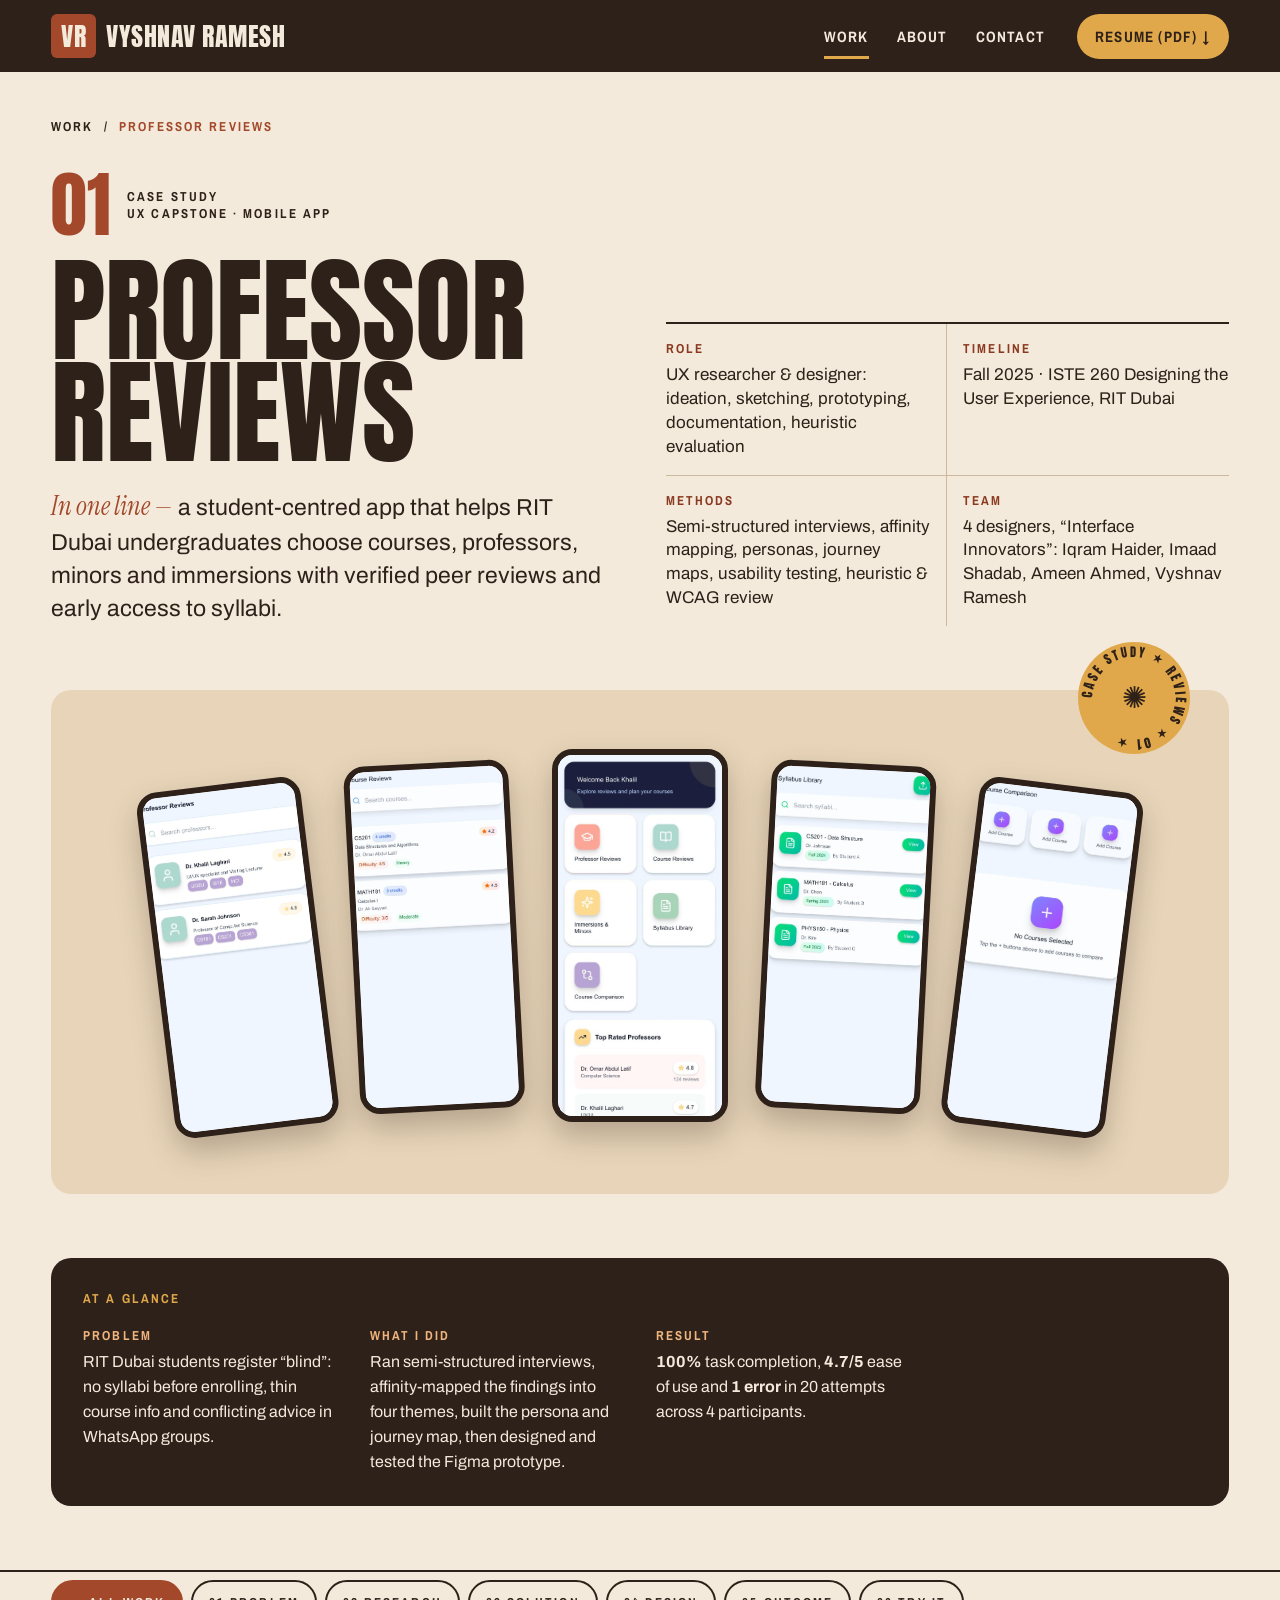
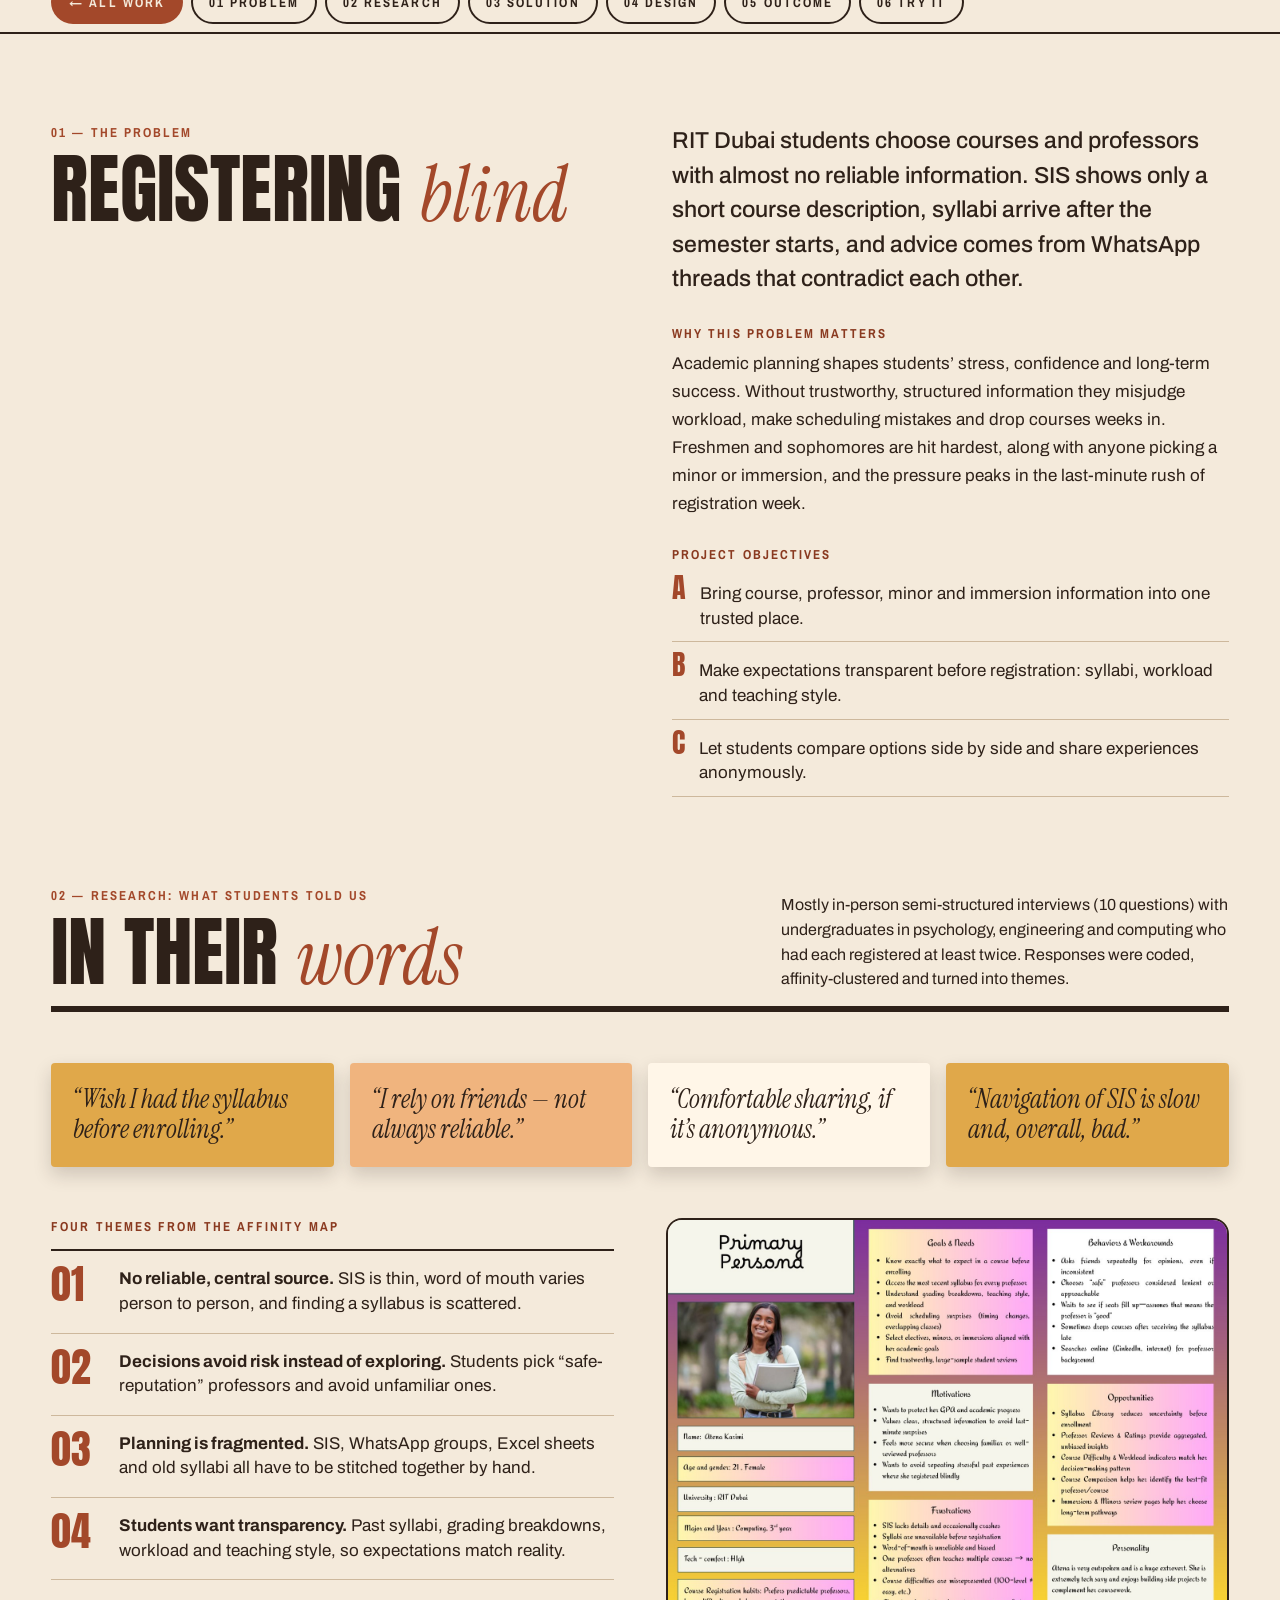
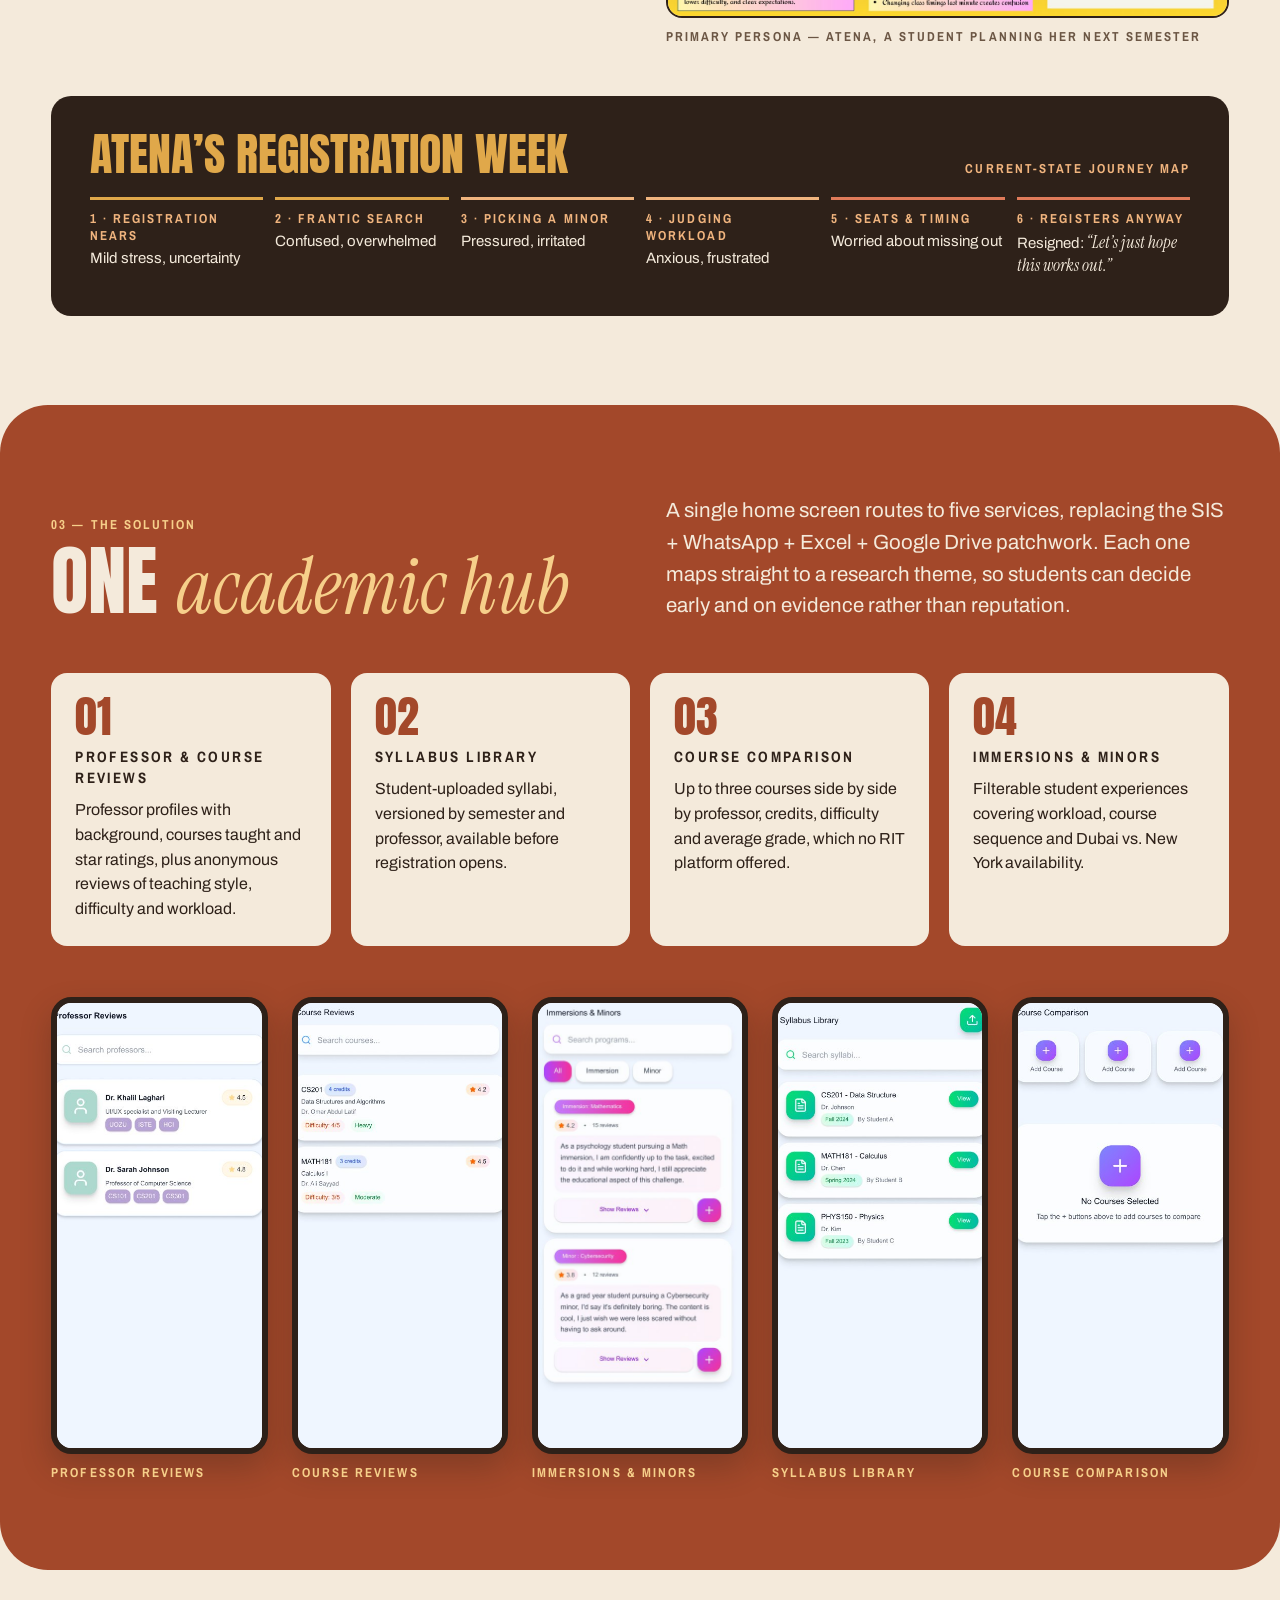
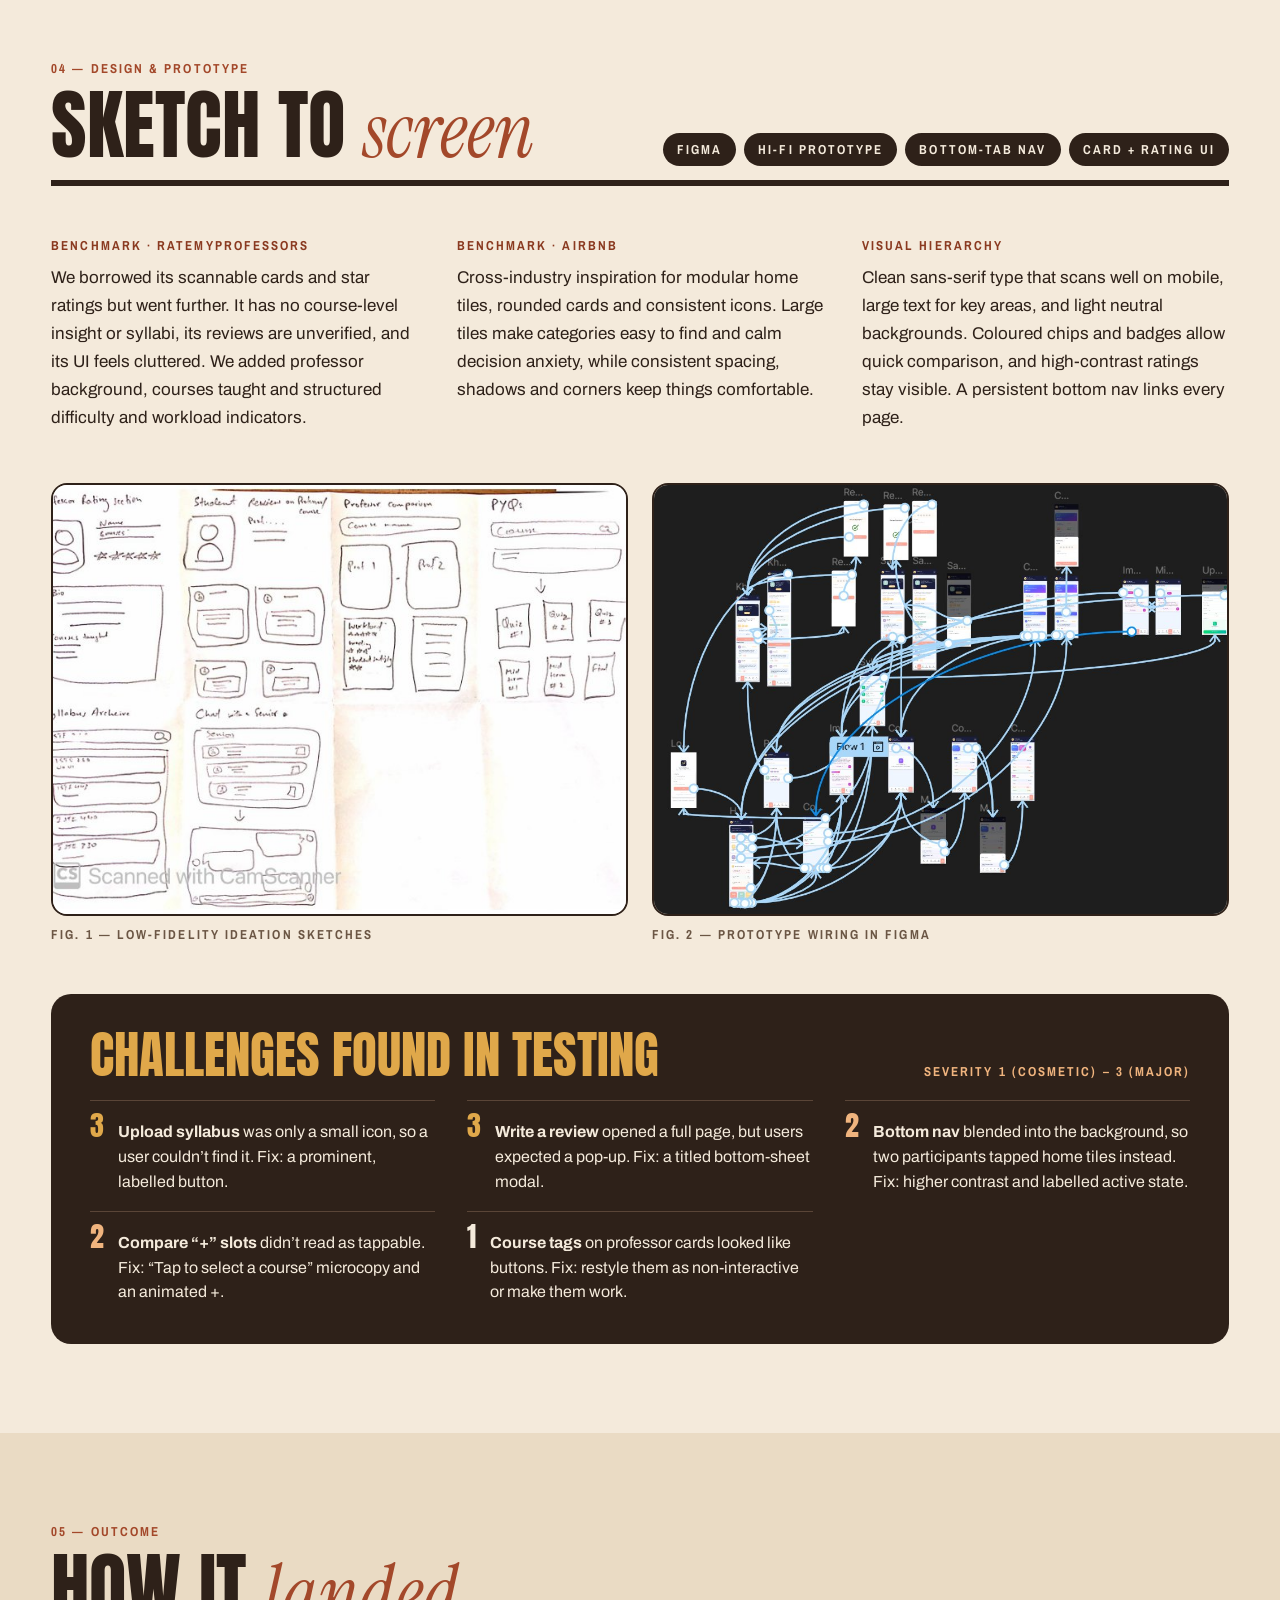
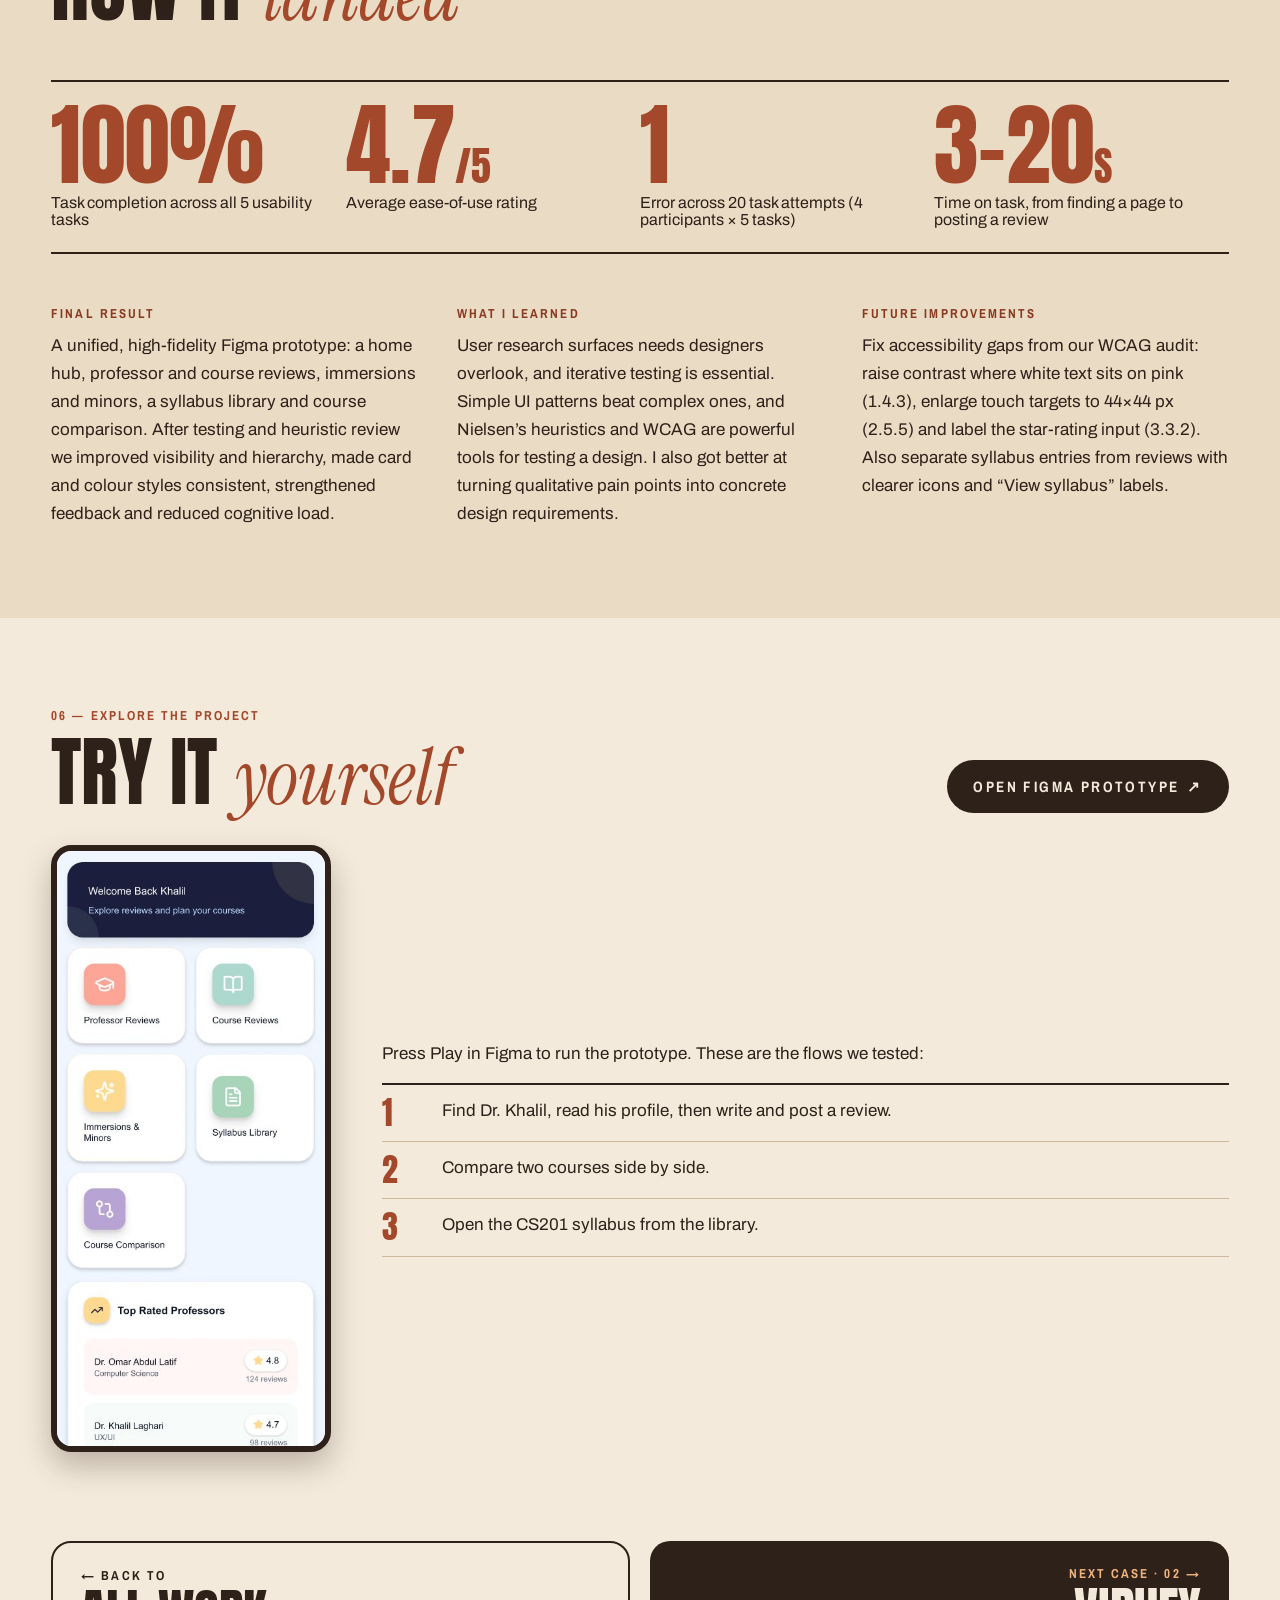
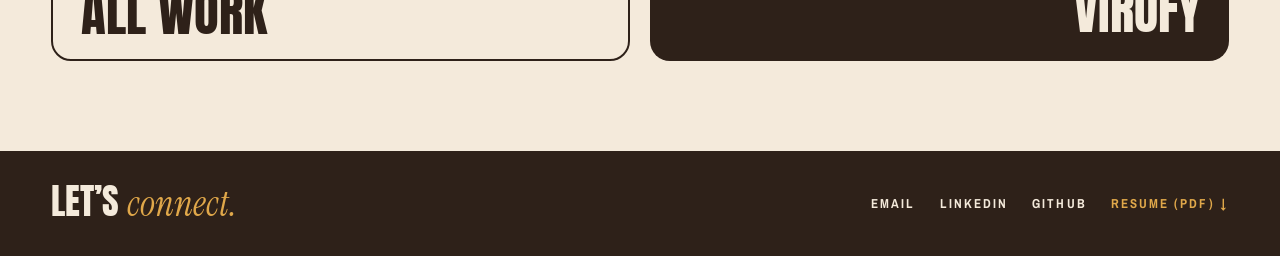
==== commit 11ed829c: "Publish refined v2 portfolio from usability testing Replaces /v2/ with the post-testing version: sha" ====
--- a/v2/professor-reviews.html
+++ b/v2/professor-reviews.html
@@ -3,9 +3,9 @@
 <head>
 <meta charset="utf-8">
 <meta name="viewport" content="width=device-width, initial-scale=1">
-<title>Professor Reviews — Case Study 02</title>
+<title>Professor Reviews — Case Study 01</title>
 <meta name="description" content="Case study: Professor Reviews, a student-centred app for choosing courses and professors at RIT Dubai.">
-<meta property="og:title" content="Professor Reviews — Case Study 02">
+<meta property="og:title" content="Professor Reviews — Case Study 01">
 <meta property="og:description" content="Case study: Professor Reviews, a student-centred app for choosing courses and professors at RIT Dubai.">
 <meta property="og:image" content="assets/vyshnav.jpg">
 <link rel="icon" href="assets/vyshnav.jpg">
@@ -38,25 +38,23 @@
 @supports (animation-timeline: view()){.reveal{animation:rise linear both;animation-timeline:view();animation-range:entry 0% cover 28%}}
 @media (prefers-reduced-motion: reduce){*{animation:none!important;transition:none!important}}
 </style>
-<style>html{scroll-behavior:smooth}</style>
+<style>html{scroll-behavior:smooth;scroll-padding-top:72px}</style>
+<link rel="stylesheet" href="assets/ui.css">
 </head>
 <body>
+<a class="skip" href="#case-title">Skip to content</a>
 <div style="--accent: #A3482A; background: #F4EADB; color: #2E2119; font-family: 'Archivo', system-ui, sans-serif; min-height: 100vh; overflow-x: clip">
 
 <!-- NAV -->
-<header style="background: #2E2119; color: #F4EADB">
-<div style="max-width: 1440px; margin: 0 auto; padding: 0 clamp(16px, 4vw, 56px); display: flex; flex-wrap: wrap; align-items: center; justify-content: space-between; gap: 12px 32px; min-height: 72px">
-<a href="index.html" style="font-family: 'Anton', sans-serif; font-size: 26px; letter-spacing: 0.02em; text-decoration: none; color: #F4EADB; display: flex; align-items: center; gap: 10px">
-<span style="background: var(--accent); color: #F4EADB; padding: 2px 10px; border-radius: 6px">VR</span>
-<span>VYSHNAV RAMESH</span>
-</a>
-<nav aria-label="Main" class="lbl" style="display: flex; flex-wrap: wrap; align-items: center; gap: 4px 28px; font-size: 15px; letter-spacing: 0.08em">
-<a href="index.html" class="ul" style="color: #F4EADB; text-decoration: none; padding: 12px 0">01 Home</a>
-<a href="index.html#work" aria-current="page" style="color: #F4EADB; text-decoration: none; border-bottom: 3px solid #E0A84A; padding: 12px 0 9px">02 Work</a>
-<a href="index.html#about" class="ul" style="color: #F4EADB; text-decoration: none; padding: 12px 0">03 About</a>
-<a href="#contact" class="ul" style="color: #F4EADB; text-decoration: none; padding: 12px 0">04 Contact</a>
-<a href="assets/CV_Vyshnav_Ramesh.pdf" target="_blank" rel="noopener" class="btn" style="background: #E0A84A; color: #2E2119; text-decoration: none; padding: 12px 18px; min-height: 44px; box-sizing: border-box; display: inline-flex; align-items: center; border-radius: 999px">Resume (PDF) ↓</a>
+<header class="hdr">
+<div class="hdr-in">
+<a href="index.html" class="brand" aria-label="Vyshnav Ramesh — home"><span class="mono">VR</span><span>VYSHNAV RAMESH</span></a>
+<nav aria-label="Main" class="lbl mainnav">
+<a href="index.html#work" aria-current="page">Work</a>
+<a href="index.html#about">About</a>
+<a href="#contact">Contact</a>
 </nav>
+<a href="assets/CV_Vyshnav_Ramesh.pdf" target="_blank" rel="noopener" class="btn cv lbl">Resume (PDF) ↓</a>
 </div>
 </header>
 
@@ -70,7 +68,7 @@
 <div style="display: grid; grid-template-columns: repeat(auto-fit, minmax(min(100%, 480px), 1fr)); gap: clamp(28px, 4vw, 56px); align-items: end">
 <div style="display: flex; flex-direction: column; gap: 24px">
 <div class="rise" style="display: flex; align-items: center; gap: 16px">
-<span class="disp" style="font-size: 72px; color: var(--accent)">02</span>
+<span class="disp" style="font-size: 72px; color: var(--accent)">01</span>
 <span class="lbl">Case study<br>UX capstone · Mobile app</span>
 </div>
 <h1 id="case-title" class="disp rise" style="margin: 0; font-size: clamp(4rem, 9vw, 8.5rem); animation-delay: .15s">Professor<br>Reviews</h1>
@@ -94,29 +92,40 @@
 <div style="position: absolute; right: clamp(12px, 3vw, 40px); top: -48px; width: 112px; height: 112px; border-radius: 50%; background: #E0A84A; display: flex; align-items: center; justify-content: center">
 <svg class="spin" viewBox="0 0 200 200" width="112" height="112" aria-hidden="true" style="position: absolute; inset: 0">
 <defs><path id="p-circ" d="M100,100 m-74,0 a74,74 0 1,1 148,0 a74,74 0 1,1 -148,0"></path></defs>
-<text font-family="Anton, sans-serif" font-size="22" letter-spacing="4" fill="#2E2119"><textPath href="#p-circ">CASE STUDY ★ REVIEWS ★ 02 ★ </textPath></text>
+<text font-family="Anton, sans-serif" font-size="22" letter-spacing="4" fill="#2E2119"><textPath href="#p-circ">CASE STUDY ★ REVIEWS ★ 01 ★ </textPath></text>
 </svg>
 <span aria-hidden="true" style="font-size: 30px; position: relative">✺</span>
 </div>
 </div>
 </section>
 
+<!-- AT A GLANCE (v2) -->
+<section class="glance" aria-labelledby="glance-h">
+<div class="glance-in">
+<h2 id="glance-h" class="lbl">At a glance</h2>
+<div><h3 class="lbl">Problem</h3><p>RIT Dubai students register “blind”: no syllabi before enrolling, thin course info and conflicting advice in WhatsApp groups.</p></div>
+<div><h3 class="lbl">What I did</h3><p>Ran semi-structured interviews, affinity-mapped the findings into four themes, built the persona and journey map, then designed and tested the Figma prototype.</p></div>
+<div><h3 class="lbl">Result</h3><p><strong>100%</strong> task completion, <strong>4.7/5</strong> ease of use and <strong>1 error</strong> in 20 attempts across 4 participants.</p></div>
+</div>
+</section>
+
 <!-- STICKY IN-PAGE NAV -->
-<nav aria-label="On this page" style="position: sticky; top: 0; z-index: 5; background: #F4EADB; border-top: 2px solid #2E2119; border-bottom: 2px solid #2E2119">
-<div class="lbl" style="max-width: 1440px; margin: 0 auto; padding: 8px clamp(16px, 4vw, 56px); display: flex; flex-wrap: wrap; gap: 8px; align-items: center">
-<a href="#problem" class="pill" style="text-decoration: none; color: #2E2119; border: 2px solid #2E2119; border-radius: 999px; padding: 10px 16px; min-height: 44px; box-sizing: border-box; display: inline-flex; align-items: center">02 Problem</a>
-<a href="#research" class="pill" style="text-decoration: none; color: #2E2119; border: 2px solid #2E2119; border-radius: 999px; padding: 10px 16px; min-height: 44px; box-sizing: border-box; display: inline-flex; align-items: center">Research</a>
+<nav aria-label="On this page" data-spy style="position: sticky; top: 0; z-index: 5; background: #F4EADB; border-top: 2px solid #2E2119; border-bottom: 2px solid #2E2119">
+<div class="lbl pagenav-in" style="max-width: 1440px; margin: 0 auto; padding: 8px clamp(16px, 4vw, 56px); display: flex; flex-wrap: wrap; gap: 8px; align-items: center">
+<a href="index.html#work" class="pill home" style="text-decoration: none; border: 2px solid #2E2119; border-radius: 999px; padding: 10px 16px; min-height: 44px; box-sizing: border-box; display: inline-flex; align-items: center">← All work</a>
+<a href="#problem" class="pill" style="text-decoration: none; color: #2E2119; border: 2px solid #2E2119; border-radius: 999px; padding: 10px 16px; min-height: 44px; box-sizing: border-box; display: inline-flex; align-items: center">01 Problem</a>
+<a href="#research" class="pill" style="text-decoration: none; color: #2E2119; border: 2px solid #2E2119; border-radius: 999px; padding: 10px 16px; min-height: 44px; box-sizing: border-box; display: inline-flex; align-items: center">02 Research</a>
 <a href="#solution" class="pill" style="text-decoration: none; color: #2E2119; border: 2px solid #2E2119; border-radius: 999px; padding: 10px 16px; min-height: 44px; box-sizing: border-box; display: inline-flex; align-items: center">03 Solution</a>
 <a href="#technology" class="pill" style="text-decoration: none; color: #2E2119; border: 2px solid #2E2119; border-radius: 999px; padding: 10px 16px; min-height: 44px; box-sizing: border-box; display: inline-flex; align-items: center">04 Design</a>
 <a href="#outcome" class="pill" style="text-decoration: none; color: #2E2119; border: 2px solid #2E2119; border-radius: 999px; padding: 10px 16px; min-height: 44px; box-sizing: border-box; display: inline-flex; align-items: center">05 Outcome</a>
-<a href="#explore" class="pill" style="text-decoration: none; color: #2E2119; border: 2px solid #2E2119; border-radius: 999px; padding: 10px 16px; min-height: 44px; box-sizing: border-box; display: inline-flex; align-items: center">06 Explore</a>
+<a href="#explore" class="pill" style="text-decoration: none; color: #2E2119; border: 2px solid #2E2119; border-radius: 999px; padding: 10px 16px; min-height: 44px; box-sizing: border-box; display: inline-flex; align-items: center">06 Try it</a>
 </div>
 </nav>
 
 <!-- 02 PROBLEM -->
 <section id="problem" aria-labelledby="problem-h" style="max-width: 1440px; margin: 0 auto; padding: clamp(56px, 7vw, 104px) clamp(16px, 4vw, 56px); display: grid; grid-template-columns: repeat(auto-fit, minmax(min(100%, 420px), 1fr)); gap: clamp(32px, 5vw, 72px)">
 <div class="reveal">
-<p class="lbl" style="margin: 0 0 14px; color: var(--accent)">02 — The problem</p>
+<p class="lbl" style="margin: 0 0 14px; color: var(--accent)">01 — The problem</p>
 <h2 id="problem-h" class="disp" style="margin: 0; font-size: clamp(3rem, 6vw, 5.5rem)">Registering <span class="ital" style="color: var(--accent)">blind</span></h2>
 </div>
 <div class="reveal" style="display: flex; flex-direction: column; gap: 28px">
@@ -140,7 +149,7 @@
 <section id="research" aria-labelledby="research-h" style="max-width: 1440px; margin: 0 auto; padding: 0 clamp(16px, 4vw, 56px) clamp(56px, 7vw, 104px); display: flex; flex-direction: column; gap: clamp(32px, 4vw, 56px)">
 <div class="reveal" style="display: flex; flex-wrap: wrap; align-items: flex-end; justify-content: space-between; gap: 20px; border-bottom: 6px solid #2E2119; padding-bottom: 14px">
 <div>
-<p class="lbl" style="margin: 0 0 14px; color: var(--accent)">Research — what students told us</p>
+<p class="lbl" style="margin: 0 0 14px; color: var(--accent)">02 — Research: what students told us</p>
 <h2 id="research-h" class="disp" style="margin: 0; font-size: clamp(3rem, 6vw, 5.5rem)">In their <span class="ital" style="color: var(--accent)">words</span></h2>
 </div>
 <p style="margin: 0; max-width: 28em; font-size: 16px; line-height: 1.55">Mostly in-person semi-structured interviews (10 questions) with undergraduates in psychology, engineering and computing who had each registered at least twice. Responses were coded, affinity-clustered and turned into themes.</p>
@@ -289,7 +298,7 @@
 <p class="lbl" style="margin: 0 0 14px; color: var(--accent)">06 — Explore the project</p>
 <h2 id="explore-h" class="disp" style="margin: 0; font-size: clamp(3rem, 6vw, 5.5rem)">Try it <span class="ital" style="color: var(--accent)">yourself</span></h2>
 </div>
-<a href="https://www.figma.com/design/pbgQNNUA4xSpjly1WGovsp/ISTE260_FINAL_PROTOTYPE?m=auto&amp;t=7S8sI244bThS6MG3-6" class="btn lbl" style="background: #2E2119; color: #F4EADB; text-decoration: none; font-size: 15px; padding: 16px 26px; min-height: 52px; box-sizing: border-box; display: inline-flex; align-items: center; gap: 8px; border-radius: 999px">Open Figma prototype <span class="arrow">↗</span></a>
+<a href="https://www.figma.com/design/pbgQNNUA4xSpjly1WGovsp/ISTE260_FINAL_PROTOTYPE?m=auto&amp;t=7S8sI244bThS6MG3-6" target="_blank" rel="noopener" aria-label="Open Figma prototype (opens in a new tab)" class="btn lbl" style="background: #2E2119; color: #F4EADB; text-decoration: none; font-size: 15px; padding: 16px 26px; min-height: 52px; box-sizing: border-box; display: inline-flex; align-items: center; gap: 8px; border-radius: 999px">Open Figma prototype <span class="arrow">↗</span></a>
 </div>
 <div style="display: flex; flex-wrap: wrap; gap: clamp(24px, 4vw, 56px); align-items: center; justify-content: center">
 <div class="reveal" style="flex: 0 1 280px; max-width: 280px"><img class="phone float" src="assets/pr-home.jpg" alt="Home screen: welcome banner, five service tiles, top-rated professors and community stats." style="aspect-ratio: 9 / 19.5"></div>
@@ -303,8 +312,8 @@
 </div>
 </div>
 </section><nav aria-label="More projects" style="max-width: 1440px; margin: 0 auto; padding: 0 clamp(16px, 4vw, 56px) clamp(56px, 7vw, 96px); display: grid; grid-template-columns: repeat(auto-fit, minmax(min(100%, 320px), 1fr)); gap: 20px">
-<a href="virufy.html" class="nx" style="text-decoration: none; color: #2E2119; border: 2px solid #2E2119; border-radius: 20px; padding: 24px 28px; display: flex; flex-direction: column; gap: 6px"><span class="lbl"><span class="arrow back">←</span> Previous case · 01</span><span class="disp" style="font-size: clamp(2rem, 4vw, 3.2rem)">Virufy</span></a>
-<a href="index.html" class="nx" style="text-decoration: none; color: #F4EADB; background: #2E2119; border-radius: 20px; padding: 24px 28px; display: flex; flex-direction: column; gap: 6px; text-align: right"><span class="lbl" style="color: #F0B47E">That’s the issue <span class="arrow">→</span></span><span class="disp" style="font-size: clamp(2rem, 4vw, 3.2rem)">Back to all work</span></a>
+<a href="index.html#work" class="nx" style="text-decoration: none; color: #2E2119; border: 2px solid #2E2119; border-radius: 20px; padding: 24px 28px; display: flex; flex-direction: column; gap: 6px"><span class="lbl"><span class="arrow back">←</span> Back to</span><span class="disp" style="font-size: clamp(2rem, 4vw, 3.2rem)">All work</span></a>
+<a href="virufy.html" class="nx" style="text-decoration: none; color: #F4EADB; background: #2E2119; border-radius: 20px; padding: 24px 28px; display: flex; flex-direction: column; gap: 6px; text-align: right"><span class="lbl" style="color: #F0B47E">Next case · 02 <span class="arrow">→</span></span><span class="disp" style="font-size: clamp(2rem, 4vw, 3.2rem)">Virufy</span></a>
 </nav>
 
 <!-- CONTACT -->
@@ -321,5 +330,6 @@
 </footer>
 
 </div>
+<script src="assets/ui.js"></script>
 </body>
 </html>
--- a/v2/assets/ui.css
+++ b/v2/assets/ui.css
@@ -0,0 +1,66 @@
+/* v2 shared UI — added after usability testing */
+
+/* Header: one consistent component on every page */
+.hdr{background:#2E2119;color:#F4EADB}
+.hdr.sticky{position:sticky;top:0;z-index:20;box-shadow:0 2px 0 rgba(46,33,25,.15)}
+.hdr-in{max-width:1440px;margin:0 auto;padding:0 clamp(16px,4vw,56px);display:grid;grid-template-columns:auto 1fr auto;align-items:center;gap:8px 32px;min-height:72px}
+.brand{font-family:'Anton',sans-serif;font-size:26px;letter-spacing:.02em;text-decoration:none;color:#F4EADB;display:flex;align-items:center;gap:10px}
+.brand:hover{color:#F4EADB}
+.brand .mono{background:#A3482A;color:#F4EADB;padding:2px 10px;border-radius:6px}
+.mainnav{display:flex;justify-content:flex-end;align-items:center;gap:4px 28px;font-size:15px;letter-spacing:.08em}
+.mainnav a{color:#F4EADB;text-decoration:none;padding:12px 0 9px;border-bottom:3px solid transparent;white-space:nowrap}
+.mainnav a:hover{color:#F6CF8A}
+.mainnav a[aria-current]{border-bottom-color:#E0A84A}
+.cv{background:#E0A84A;color:#2E2119;text-decoration:none;padding:12px 18px;min-height:44px;box-sizing:border-box;display:inline-flex;align-items:center;border-radius:999px;font-size:15px;letter-spacing:.08em;white-space:nowrap}
+.cv:hover{color:#2E2119}
+a:focus-visible,button:focus-visible{outline:3px solid #E0A84A;outline-offset:3px;border-radius:6px}
+
+@media (max-width:640px){
+  .hdr.sticky{position:static}
+  .hdr-in{grid-template-columns:1fr auto;min-height:0;padding-top:10px;padding-bottom:2px;gap:4px 12px}
+  .brand{font-size:21px}
+  .cv{padding:10px 14px;font-size:13px}
+  .mainnav{grid-column:1/-1;grid-row:2;justify-content:flex-start;gap:26px}
+}
+
+/* Hero calls to action */
+.cta-row{display:flex;flex-wrap:wrap;gap:12px}
+.cta{font-family:'Archivo Narrow',sans-serif;font-weight:700;font-size:15px;letter-spacing:.12em;text-transform:uppercase;text-decoration:none;padding:16px 26px;min-height:52px;box-sizing:border-box;display:inline-flex;align-items:center;gap:10px;border-radius:999px;border:2px solid #2E2119}
+.cta.primary{background:#2E2119;color:#F4EADB}
+.cta.primary:hover{color:#F4EADB}
+.cta.ghost{background:transparent;color:#2E2119}
+.avail{display:inline-flex;align-items:center;gap:8px}
+.avail::before{content:"";width:9px;height:9px;border-radius:50%;background:#3E8E5A;box-shadow:0 0 0 3px rgba(62,142,90,.25)}
+
+/* Case card meta */
+.meta{margin:0;display:grid;grid-template-columns:96px minmax(0,1fr);border-top:2px solid #2E2119}
+.meta dt,.meta dd{padding:10px 0;border-bottom:1px solid #CDB89C;margin:0}
+.meta dt{color:#8A3A20}
+.meta dd{font-size:15px;line-height:1.4}
+
+/* At-a-glance strip on case studies */
+.glance{max-width:1440px;margin:0 auto;padding:0 clamp(16px,4vw,56px) clamp(40px,5vw,64px)}
+.glance-in{background:#2E2119;color:#F4EADB;border-radius:20px;padding:clamp(20px,2.6vw,32px);display:grid;grid-template-columns:repeat(auto-fit,minmax(min(100%,240px),1fr));gap:20px 32px}
+.glance h2{grid-column:1/-1;margin:0;color:#E0A84A}
+.glance h3{margin:0 0 6px;color:#F0B47E}
+.glance p{margin:0;font-size:16px;line-height:1.55}
+
+/* In-page nav: one scrollable row, never more */
+.pagenav-in{flex-wrap:nowrap!important;overflow-x:auto;scrollbar-width:none}
+.pagenav-in::-webkit-scrollbar{display:none}
+.pagenav-in a{flex:0 0 auto}
+.pagenav-in a[aria-current]{background:#2E2119;color:#F4EADB}
+.pagenav-in .home{background:#A3482A;color:#F4EADB!important;border-color:#A3482A!important}
+
+/* Copy email */
+.copy{font:inherit;cursor:pointer;background:transparent;color:#F4EADB;border:2px solid #F4EADB;border-radius:999px;padding:8px 14px;min-height:40px;font-family:'Archivo Narrow',sans-serif;font-weight:700;font-size:12px;letter-spacing:.14em;text-transform:uppercase;align-self:flex-start}
+.copy:hover{background:#F4EADB;color:#2E2119}
+.copied{font-size:13px;color:#F6CF8A;min-height:1em}
+.pagenav-in a[aria-current]{color:#F4EADB!important}
+@media (max-width:640px){
+  .hide-m{display:none}
+  .cta{padding:13px 18px;font-size:13px;min-height:48px}
+}
+/* Skip link for keyboard users */
+.skip{position:absolute;left:12px;top:-60px;z-index:50;background:#E0A84A;color:#2E2119;padding:12px 18px;border-radius:999px;font-family:'Archivo Narrow',sans-serif;font-weight:700;letter-spacing:.12em;text-transform:uppercase;text-decoration:none}
+.skip:focus{top:12px}
